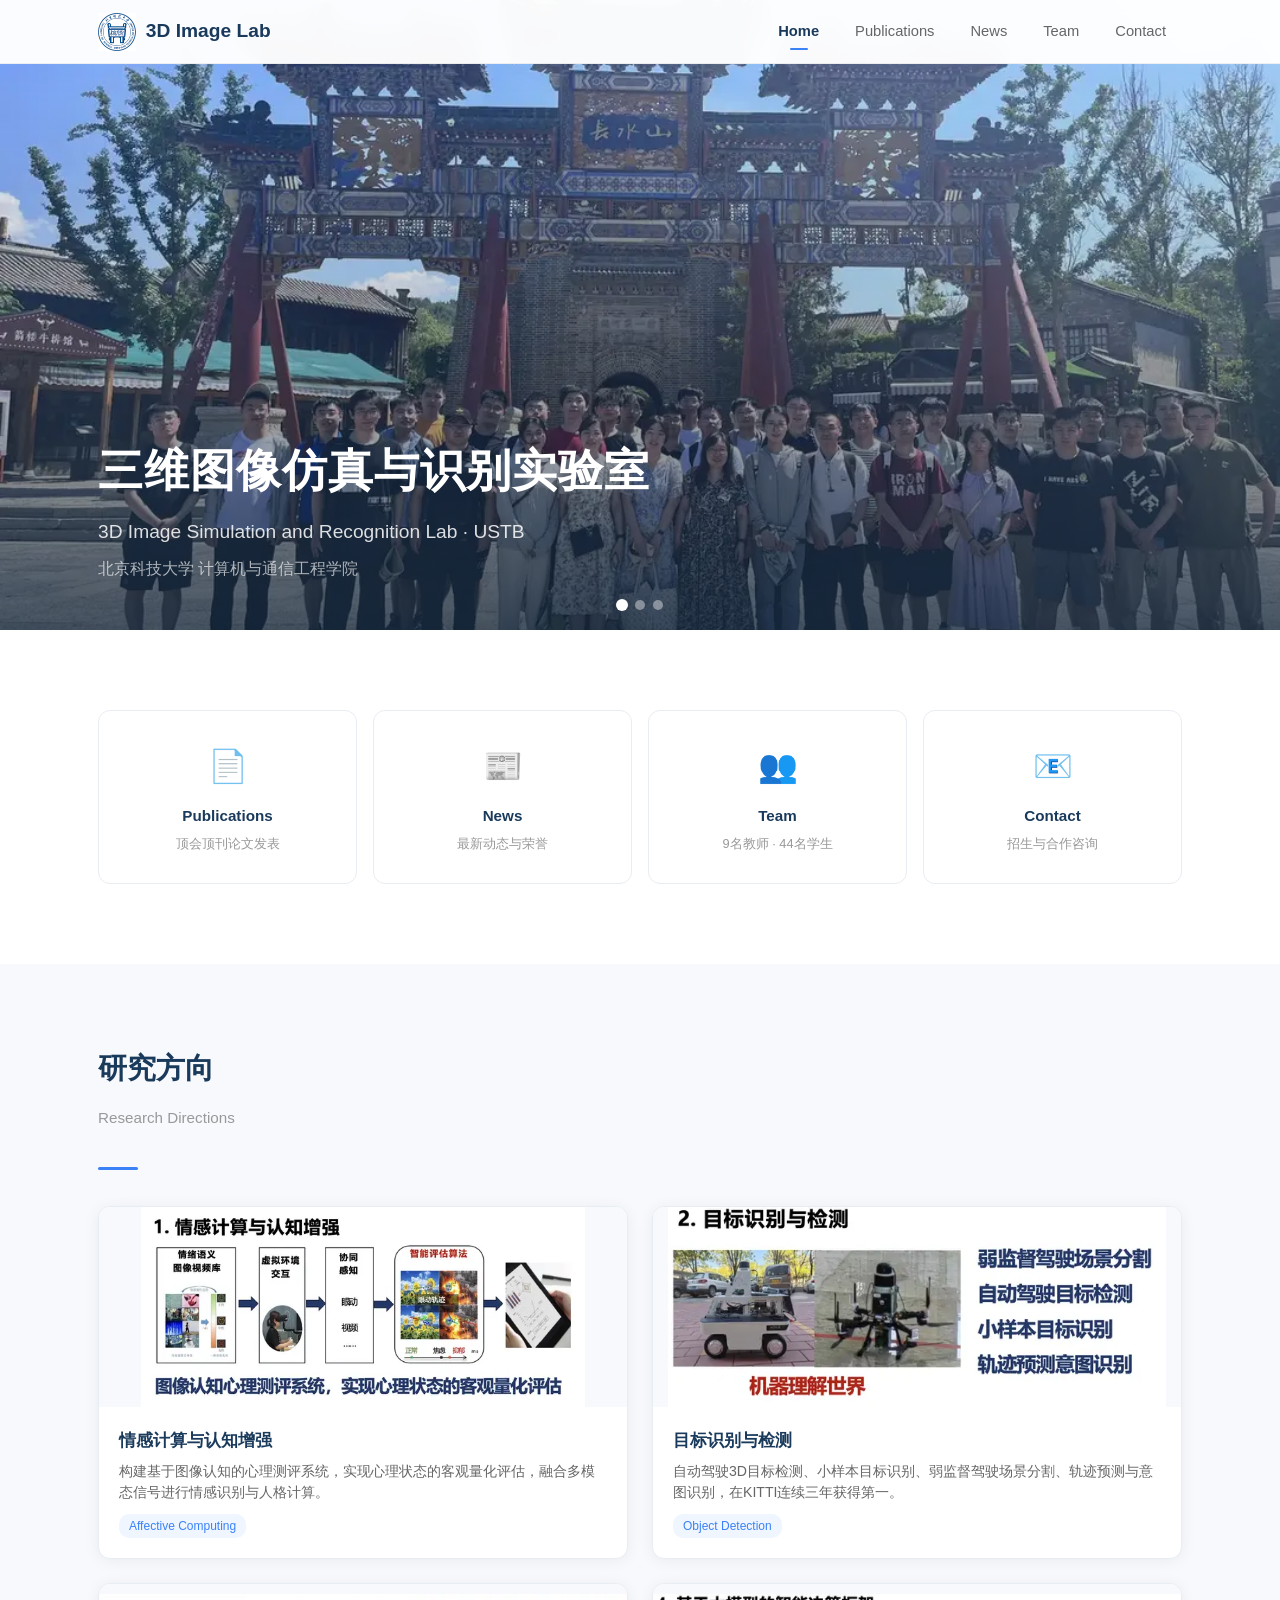
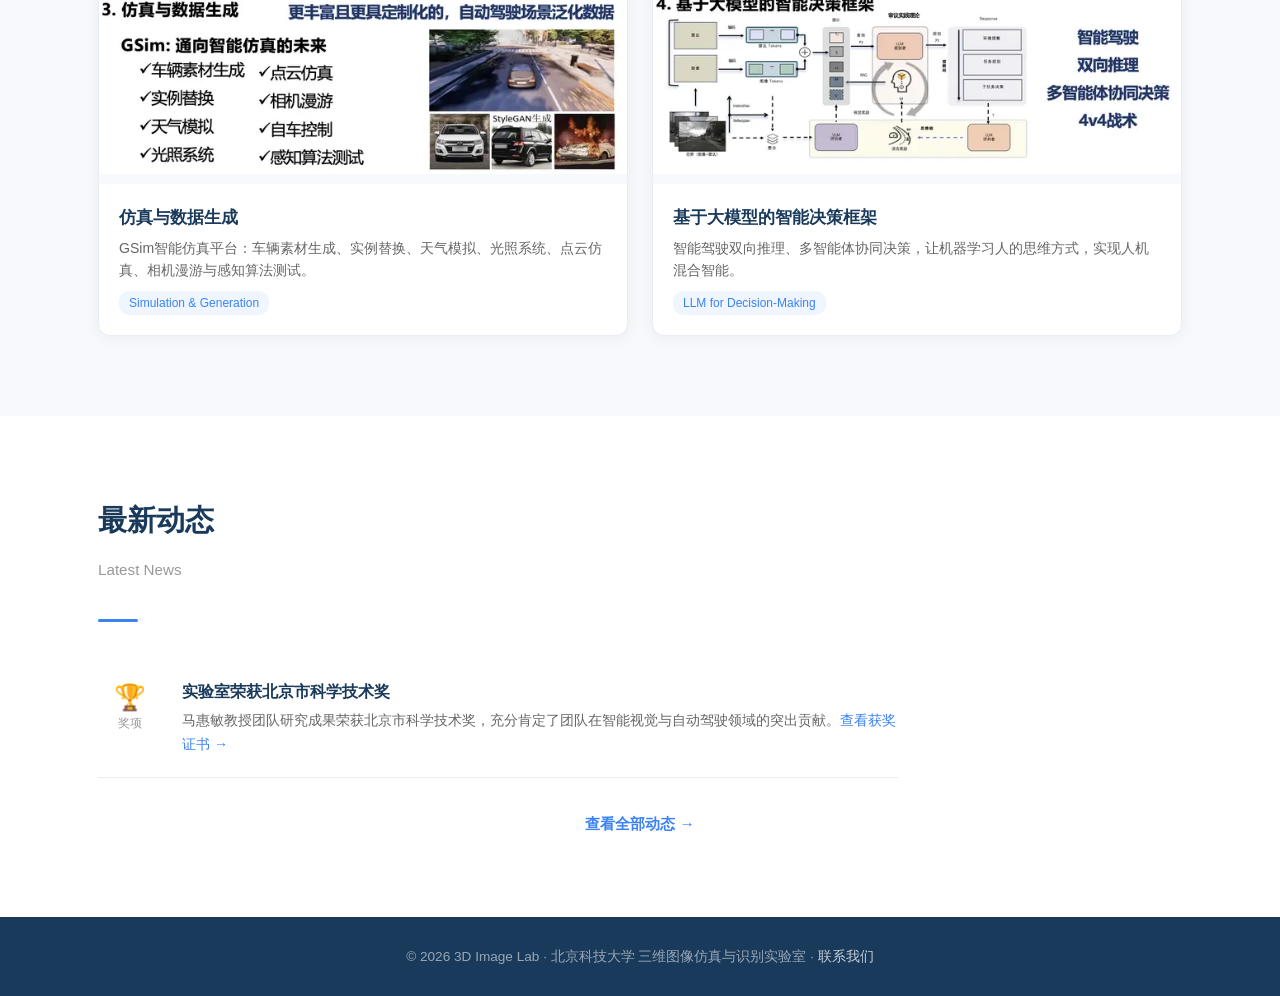
==== index.html @ 7574f156 "fix: reorder news - Beijing award before NC paper" ====
<!DOCTYPE html>
<html lang="zh-CN">
<head>
    <meta charset="UTF-8">
    <meta name="viewport" content="width=device-width, initial-scale=1.0">
    <title>3D Image Lab | USTB - 3D Image Simulation and Recognition Lab</title>
    <link rel="preload" as="image" href="images/gallery/古北水镇-scaled.webp" fetchpriority="high">
    <style>.slide-img{width:100%;height:100%;object-fit:cover;object-position:center;position:absolute;inset:0;max-width:none;display:block}*,*::before,*::after{margin:0;padding:0;box-sizing:border-box}html{scroll-behavior:smooth;scroll-padding-top:72px}body{font-family:'Segoe UI','PingFang SC','Microsoft YaHei',sans-serif;color:#333;line-height:1.7;background:#fff;display:flex;flex-direction:column;min-height:100vh}a{color:inherit;text-decoration:none}ul{list-style:none}img{max-width:100%;display:block}:root{--primary:#1a3a5c;--primary-light:#2a6496;--accent:#3b82f6;--bg-alt:#f7f9fc;--card-border:#e8edf3;--text:#333;--text-light:#666;--text-muted:#999;--nav-h:64px}.container{max-width:1140px;margin:0 auto;padding:0 28px}.navbar{position:fixed;top:0;left:0;right:0;z-index:1000;height:var(--nav-h);background:rgba(255,255,255,0.97);backdrop-filter:blur(10px);border-bottom:1px solid rgba(0,0,0,0.06);transition:box-shadow 0.3s}.navbar.scrolled{box-shadow:0 2px 20px rgba(0,0,0,0.08)}.navbar .container{display:flex;align-items:center;justify-content:space-between;height:100%}.nav-brand{display:flex;align-items:center;gap:10px;font-size:1.2rem;font-weight:700;color:var(--primary)}.nav-brand img{height:38px}.nav-menu{display:flex;gap:4px}.nav-menu a{padding:8px 16px;border-radius:6px;font-size:0.92rem;font-weight:500;color:var(--text-light);transition:all 0.2s;position:relative}.nav-menu a:hover{color:var(--primary);background:#eef3fa}.nav-menu a.active{color:var(--primary);font-weight:600}.nav-menu a.active::after{content:'';position:absolute;bottom:2px;left:50%;transform:translateX(-50%);width:18px;height:2.5px;background:var(--accent);border-radius:2px}.menu-toggle{display:none;background:none;border:none;font-size:1.6rem;cursor:pointer;color:var(--primary)}.page-header{padding-top:calc(var(--nav-h)+48px);padding-bottom:40px;background:linear-gradient(135deg,var(--primary) 0%,var(--primary-light) 100%);color:#fff;text-align:center}.page-header h1{font-size:2.2rem;font-weight:700;margin-bottom:8px}.page-header p{font-size:1rem;opacity:0.75}.section{padding:80px 0}.section-alt{background:var(--bg-alt)}.section-title{font-size:1.8rem;font-weight:700;color:var(--primary);margin-bottom:12px}.section-subtitle{color:var(--text-muted);margin-bottom:36px;font-size:0.95rem}.section-divider{width:40px;height:3px;background:var(--accent);border-radius:2px;margin-bottom:36px}.hero-gallery{position:relative;width:100%;height:70vh;min-height:480px;overflow:hidden}.hero-gallery .slides{display:flex;width:100%;height:100%;transition:transform 0.8s cubic-bezier(0.4,0,0.2,1)}.hero-gallery .slide{min-width:100%;height:100%;position:relative;background-size:cover;background-position:center}.hero-gallery .slide::after{content:'';position:absolute;inset:0;background:linear-gradient(to top,rgba(13,33,55,0.75) 0%,rgba(13,33,55,0.2) 50%,transparent 100%)}.slide-content{position:absolute;bottom:0;left:0;right:0;z-index:2;padding:60px 0 48px;color:#fff}.slide-content h1{font-size:2.8rem;font-weight:800;margin-bottom:8px;letter-spacing:1px}.slide-content .subtitle{font-size:1.2rem;opacity:0.85;margin-bottom:6px}.slide-content .uni{font-size:1rem;opacity:0.65}.slide-placeholder{display:flex;align-items:center;justify-content:center;font-size:1.1rem;color:rgba(255,255,255,0.5);height:100%;width:100%}.slide-placeholder.bg1{background:linear-gradient(135deg,#0d2137,#1a3a5c,#2a6496)}.slide-placeholder.bg2{background:linear-gradient(135deg,#1a3a5c,#2a6496,#3b82f6)}.slide-placeholder.bg3{background:linear-gradient(135deg,#0f2b45,#1a3a5c,#4a90d9)}.slide-dots{position:absolute;bottom:20px;left:50%;transform:translateX(-50%);z-index:3;display:flex;gap:8px}.slide-dots .dot{width:10px;height:10px;border-radius:50%;cursor:pointer;background:rgba(255,255,255,0.4);transition:all 0.3s}.slide-dots .dot.active{background:#fff;transform:scale(1.2)}.slide-dots .dot:hover{background:rgba(255,255,255,0.7)}.gallery-dots{position:absolute;bottom:20px;left:50%;transform:translateX(-50%);z-index:10;display:flex;gap:8px}.gallery-dots .dot{width:10px;height:10px;border-radius:50%;background:rgba(255,255,255,0.4);cursor:pointer;transition:all 0.3s;border:none}.gallery-dots .dot.active{background:#fff;transform:scale(1.2)}.gallery-arrow{position:absolute;top:50%;transform:translateY(-50%);z-index:10;background:rgba(255,255,255,0.15);border:none;color:#fff;width:48px;height:48px;border-radius:50%;font-size:1.3rem;cursor:pointer;transition:background 0.2s;backdrop-filter:blur(4px)}.gallery-arrow:hover{background:rgba(255,255,255,0.3)}.gallery-arrow.prev{left:20px}.gallery-arrow.next{right:20px}.highlights{display:grid;grid-template-columns:repeat(3,1fr);gap:24px}.research-grid{grid-template-columns:repeat(2,1fr)}.highlight-card{background:#fff;border-radius:12px;overflow:hidden;box-shadow:0 2px 16px rgba(0,0,0,0.06);border:1px solid var(--card-border);transition:transform 0.25s,box-shadow 0.25s}.highlight-card:hover{transform:translateY(-4px);box-shadow:0 8px 30px rgba(0,0,0,0.1)}.highlight-card img{width:100%;height:200px;object-fit:contain;object-position:center;background:var(--bg-alt)}.highlight-card .card-body{padding:20px}.highlight-card h3{font-size:1.05rem;color:var(--primary);margin-bottom:6px}.highlight-card p{font-size:0.88rem;color:var(--text-light);line-height:1.5}.highlight-card .tag{display:inline-block;font-size:0.75rem;color:var(--accent);background:#eff6ff;padding:2px 10px;border-radius:10px;margin-top:10px}.highlight-placeholder{height:200px;background:linear-gradient(135deg,#e8edf3,#f0f4f8);display:flex;align-items:center;justify-content:center;color:var(--text-muted);font-size:0.9rem}.news-list{max-width:800px}.news-item{display:flex;gap:20px;padding:20px 0;border-bottom:1px solid var(--card-border);transition:background 0.2s}.news-item:hover{background:rgba(0,0,0,0.01)}.news-date{flex-shrink:0;width:64px;text-align:center;padding-top:4px}.news-date .day{display:block;font-size:1.6rem;font-weight:700;color:var(--primary);line-height:1.2}.news-date .month{display:block;font-size:0.78rem;color:var(--text-muted);text-transform:uppercase}.news-body h3{font-size:1rem;color:var(--primary);margin-bottom:4px}.news-body p{font-size:0.88rem;color:var(--text-light)}.quick-links{display:grid;grid-template-columns:repeat(4,1fr);gap:16px}.quick-link{display:flex;flex-direction:column;align-items:center;padding:28px 16px;background:#fff;border-radius:12px;border:1px solid var(--card-border);transition:all 0.25s;text-align:center}.quick-link:hover{border-color:var(--accent);transform:translateY(-2px);box-shadow:0 4px 16px rgba(59,130,246,0.1)}.quick-link .ql-icon{font-size:2rem;margin-bottom:10px}.quick-link h3{font-size:0.95rem;color:var(--primary);margin-bottom:4px}.quick-link p{font-size:0.8rem;color:var(--text-muted)}.team-tabs{display:flex;gap:8px;margin-bottom:32px;flex-wrap:wrap}.team-tab{padding:10px 24px;border-radius:8px;border:2px solid var(--card-border);background:#fff;font-size:0.95rem;color:var(--text-light);cursor:pointer;transition:all 0.2s;font-weight:500}.team-tab:hover{border-color:var(--primary-light);color:var(--primary)}.team-tab.active{background:var(--primary);color:#fff;border-color:var(--primary)}.team-panel{display:none}.team-panel.active{display:block}.faculty-grid{display:grid;grid-template-columns:repeat(auto-fill,minmax(300px,1fr));gap:24px}.faculty-card{display:flex;gap:18px;padding:24px;background:#fff;border-radius:12px;border:1px solid var(--card-border);box-shadow:0 2px 12px rgba(0,0,0,0.04);transition:transform 0.2s,box-shadow 0.2s}.faculty-card[onclick]{cursor:pointer}.faculty-card:hover{transform:translateY(-2px);box-shadow:0 4px 16px rgba(0,0,0,0.08)}.avatar{width:72px;height:72px;border-radius:50%;flex-shrink:0;background:linear-gradient(135deg,var(--primary),var(--primary-light));color:#fff;display:flex;align-items:center;justify-content:center;font-size:1.4rem;font-weight:700}.avatar.sm{width:40px;height:40px;font-size:0.9rem}.faculty-info h3{font-size:1.05rem;color:var(--primary)}.faculty-info .role{font-size:0.82rem;color:var(--primary-light);margin:2px 0 8px}.faculty-info p{font-size:0.82rem;color:var(--text-light);line-height:1.5}.student-grid{display:grid;grid-template-columns:repeat(auto-fill,minmax(220px,1fr));gap:12px}.student-card{display:flex;align-items:center;gap:12px;padding:12px 16px;background:#fff;border-radius:10px;border:1px solid var(--card-border);transition:all 0.2s}.student-card:hover{border-color:var(--primary-light);box-shadow:0 2px 12px rgba(0,0,0,0.06)}.student-card h4{font-size:0.9rem;color:var(--primary)}.student-card p{font-size:0.78rem;color:var(--text-muted);line-height:1.3}.student-card a{font-size:0.72rem;color:var(--accent);text-decoration:underline}.pub-tabs{display:flex;gap:8px;margin-bottom:28px;flex-wrap:wrap}.pub-tab{padding:8px 20px;border-radius:20px;border:1px solid var(--card-border);background:#fff;font-size:0.88rem;cursor:pointer;color:var(--text-light);transition:all 0.2s}.pub-tab:hover{border-color:var(--primary-light)}.pub-tab.active{background:var(--primary);color:#fff;border-color:var(--primary)}.pub-panel{display:none}.pub-panel.active{display:block}.pub-scholar-box{text-align:center;padding:40px;margin-bottom:40px;background:#eff6ff;border-radius:12px;border:1px solid #d0e4f7}.pub-scholar-box p{margin:6px 0;color:var(--text-light)}.pub-scholar-box a{color:var(--primary-light);font-weight:600;text-decoration:underline}.paper-list{margin-top:8px}.paper-item{padding:10px 0;border-bottom:1px solid #f3f5f8;font-size:0.88rem;color:var(--text);line-height:1.6}.paper-item strong{color:var(--primary)}.paper-item em{color:#d4880f;font-style:normal;font-size:0.82rem}.paper-tag{display:inline-block;font-size:0.72rem;font-weight:600;padding:2px 8px;border-radius:4px;margin-right:6px;vertical-align:middle;letter-spacing:0.3px}.paper-tag.cvpr{background:#dc2626;color:#fff}.paper-tag.iccv{background:#ea580c;color:#fff}.paper-tag.eccv{background:#d97706;color:#fff}.paper-tag.aaai{background:#7c3aed;color:#fff}.paper-tag.neurips{background:#2563eb;color:#fff}.paper-tag.icml{background:#e11d48;color:#fff}.paper-tag.mm{background:#0891b2;color:#fff}.paper-tag.journal{background:#059669;color:#fff}.paper-tag.conf{background:#6b7280;color:#fff}.scholar-link{display:inline-flex;align-items:center;justify-content:center;width:20px;height:20px;background:#eff6ff;border-radius:4px;text-decoration:none;transition:background 0.2s;vertical-align:middle;padding:2px}.scholar-link:hover{background:#dbeafe}.scholar-link svg{width:14px;height:14px;fill:var(--accent)}.faculty-photo{width:72px;height:72px;border-radius:50%;object-fit:cover;flex-shrink:0;border:2px solid var(--card-border)}.student-photo{width:40px;height:40px;border-radius:50%;object-fit:cover;flex-shrink:0;border:1px solid var(--card-border)}.patent-stats{display:flex;justify-content:center;gap:32px;margin-bottom:28px;flex-wrap:wrap}.stat-card{text-align:center;background:#fff;border-radius:12px;padding:28px 44px;box-shadow:0 2px 16px rgba(0,0,0,0.05);border:1px solid var(--card-border);min-width:160px}.stat-number{display:block;font-size:2.5rem;font-weight:800;color:var(--primary-light)}.stat-label{display:block;font-size:0.88rem;color:var(--text-muted);margin-top:2px}.patent-list{margin-top:24px}.patent-category{font-size:1.1rem;color:var(--primary);margin:28px 0 12px;padding-left:12px;border-left:3px solid var(--accent)}.patent-items{list-style:none;padding-left:12px}.patent-items li{padding:10px 0;border-bottom:1px solid #f3f5f8;font-size:0.88rem;color:var(--text);line-height:1.55}.patent-items li strong{color:var(--primary)}.patent-items li em{color:#d4880f;font-style:normal;font-size:0.8rem}.contact-grid{display:grid;grid-template-columns:repeat(auto-fill,minmax(280px,1fr));gap:24px}.contact-card{background:#fff;border-radius:12px;padding:32px;text-align:center;border:1px solid var(--card-border)}.contact-icon{font-size:2.2rem;margin-bottom:14px}.contact-card h3{font-size:1.05rem;color:var(--primary);margin-bottom:8px}.contact-card p{font-size:0.9rem;color:var(--text-light)}.contact-card a{color:var(--primary-light);text-decoration:underline}.footer{margin-top:auto;background:var(--primary);color:rgba(255,255,255,0.55);padding:28px;text-align:center;font-size:0.85rem}.footer a{color:rgba(255,255,255,0.75)}@media (max-width:900px){.highlights{grid-template-columns:1fr}.quick-links{grid-template-columns:repeat(2,1fr)}.research-grid{grid-template-columns:1fr}}@media (max-width:768px){.nav-menu{display:none;flex-direction:column;position:absolute;top:var(--nav-h);left:0;right:0;background:#fff;padding:12px 24px;border-bottom:1px solid #eee;box-shadow:0 4px 16px rgba(0,0,0,0.08)}.nav-menu.open{display:flex}.menu-toggle{display:block}.hero-gallery{height:55vh;min-height:380px}.slide-content h1{font-size:1.8rem}.faculty-grid{grid-template-columns:1fr}.student-grid{grid-template-columns:1fr 1fr}.highlights{grid-template-columns:1fr}.quick-links{grid-template-columns:repeat(2,1fr)}.research-grid{grid-template-columns:1fr}}@media (max-width:480px){.student-grid{grid-template-columns:1fr}.quick-links{grid-template-columns:1fr}.slide-content h1{font-size:1.5rem}}</style>
</head>
<body>
    <!-- Navigation -->
    <nav class="navbar">
        <div class="container">
            <a href="index.html" class="nav-brand">
                <img src="logo.png" alt="3D Image Lab">
                <span>3D Image Lab</span>
            </a>
            <div class="nav-menu">
                <a href="index.html" class="active">Home</a>
                <a href="publications.html">Publications</a>
                <a href="news.html">News</a>
                <a href="team.html">Team</a>
                <a href="contact.html">Contact</a>
            </div>
            <button class="menu-toggle" aria-label="菜单">&#9776;</button>
        </div>
    </nav>

    <!-- Hero -->
    <div class="hero-gallery" id="heroGallery">
        <div class="slides">
            <div class="slide"><img src="images/gallery/古北水镇-scaled.webp" alt="古北水镇" class="slide-img"></div>
            <div class="slide" style="background-image:url('images/gallery/河北-野三坡.webp')"></div>
            <div class="slide" style="background-image:url('images/gallery/河北-野三坡2.webp')"></div>
        </div>
        <div class="slide-content">
            <div class="container">
                <h1>三维图像仿真与识别实验室</h1>
                <p class="subtitle">3D Image Simulation and Recognition Lab · USTB</p>
                <p class="uni">北京科技大学 计算机与通信工程学院</p>
            </div>
        </div>
        <div class="slide-dots">
            <span class="dot active" onclick="galleryGo(0)"></span>
            <span class="dot" onclick="galleryGo(1)"></span>
            <span class="dot" onclick="galleryGo(2)"></span>
        </div>
    </div>

    <!-- Quick Links -->
    <section class="section">
        <div class="container">
            <div class="quick-links">
                <a href="publications.html" class="quick-link">
                    <div class="ql-icon">📄</div>
                    <h3>Publications</h3>
                    <p>顶会顶刊论文发表</p>
                </a>
                <a href="news.html" class="quick-link">
                    <div class="ql-icon">&#128240;</div>
                    <h3>News</h3>
                    <p>最新动态与荣誉</p>
                </a>
                <a href="team.html" class="quick-link">
                    <div class="ql-icon">👥</div>
                    <h3>Team</h3>
                    <p>9名教师 · 44名学生</p>
                </a>
                <a href="contact.html" class="quick-link">
                    <div class="ql-icon">📧</div>
                    <h3>Contact</h3>
                    <p>招生与合作咨询</p>
                </a>
            </div>
        </div>
    </section>

    <!-- Research Directions -->
    <section class="section section-alt">
        <div class="container">
            <h2 class="section-title">研究方向</h2>
            <p class="section-subtitle">Research Directions</p>
            <div class="section-divider"></div>
            <div class="highlights research-grid" style="grid-template-columns: repeat(2, 1fr);">
                    <div class="highlight-card">
                        <img src="images/research/affective.webp" loading="lazy" alt="Affective Computing" onerror="this.style.display='none';this.nextElementSibling.style.display='flex'">
                        <div class="highlight-placeholder" style="display:none">情感计算与认知增强</div>
                        <div class="card-body">
                            <h3>情感计算与认知增强</h3>
                            <p>构建基于图像认知的心理测评系统，实现心理状态的客观量化评估，融合多模态信号进行情感识别与人格计算。</p>
                            <span class="tag">Affective Computing</span>
                        </div>
                    </div>
                    <div class="highlight-card">
                        <img src="images/research/detection.webp" loading="lazy" alt="Object Detection" onerror="this.style.display='none';this.nextElementSibling.style.display='flex'">
                        <div class="highlight-placeholder" style="display:none">目标识别与检测</div>
                        <div class="card-body">
                            <h3>目标识别与检测</h3>
                            <p>自动驾驶3D目标检测、小样本目标识别、弱监督驾驶场景分割、轨迹预测与意图识别，在KITTI连续三年获得第一。</p>
                            <span class="tag">Object Detection</span>
                        </div>
                    </div>
                    <div class="highlight-card">
                        <img src="images/research/simulation.webp" loading="lazy" alt="Simulation" onerror="this.style.display='none';this.nextElementSibling.style.display='flex'">
                        <div class="highlight-placeholder" style="display:none">仿真与数据生成</div>
                        <div class="card-body">
                            <h3>仿真与数据生成</h3>
                            <p>GSim智能仿真平台：车辆素材生成、实例替换、天气模拟、光照系统、点云仿真、相机漫游与感知算法测试。</p>
                            <span class="tag">Simulation & Generation</span>
                        </div>
                    </div>
                    <div class="highlight-card">
                        <img src="images/research/llm_decision.webp" loading="lazy" alt="LLM Decision" onerror="this.style.display='none';this.nextElementSibling.style.display='flex'">
                        <div class="highlight-placeholder" style="display:none">基于大模型的智能决策框架</div>
                        <div class="card-body">
                            <h3>基于大模型的智能决策框架</h3>
                            <p>智能驾驶双向推理、多智能体协同决策，让机器学习人的思维方式，实现人机混合智能。</p>
                            <span class="tag">LLM for Decision-Making</span>
                        </div>
                    </div>
                </div>
        </div>
    </section>

    <!-- News Preview -->
    <section class="section">
        <div class="container">
            <h2 class="section-title">最新动态</h2>
            <p class="section-subtitle">Latest News</p>
            <div class="section-divider"></div>
            <div class="news-list">
                <div class="news-item">
                    <div class="news-date">
                        <span class="day">🏆</span>
                        <span class="month">奖项</span>
                    </div>
                    <div class="news-body">
                        <h3>实验室荣获北京市科学技术奖</h3>
                        <p>马惠敏教授团队研究成果荣获北京市科学技术奖，充分肯定了团队在智能视觉与自动驾驶领域的突出贡献。<a href="awards/beijing-award.pdf" target="_blank" style="color:var(--accent);font-weight:500;">查看获奖证书 →</a></p>
                    </div>
                </div>
            </div>
            <div style="text-align:center; margin-top:32px;">
                <a href="news.html" style="color:var(--accent); font-weight:600; font-size:0.95rem;">查看全部动态 →</a>
            </div>
        </div>
    </section>

    <!-- Footer -->
    <footer class="footer">
        <div class="container">
            <p>© 2026 3D Image Lab · 北京科技大学 三维图像仿真与识别实验室 · <a href="contact.html">联系我们</a></p>
        </div>
    </footer>
    <script>document.addEventListener('DOMContentLoaded', () => { const navbar = document.querySelector('.navbar'); if (navbar) { window.addEventListener('scroll', () => { navbar.classList.toggle('scrolled', window.scrollY > 20); }); } const menuToggle = document.querySelector('.menu-toggle'); const navMenu = document.querySelector('.nav-menu'); if (menuToggle && navMenu) { menuToggle.addEventListener('click', () => { navMenu.classList.toggle('open'); }); navMenu.querySelectorAll('a').forEach(link => { link.addEventListener('click', () => navMenu.classList.remove('open')); }); } if (document.querySelector('.hero-gallery')) { startGalleryAutoPlay(); } }); let galleryIndex = 0; let galleryTimer = null; function gallerySlide(dir) { const slides = document.querySelector('.hero-gallery .slides'); if (!slides) return; const total = slides.children.length; galleryIndex = (galleryIndex + dir + total) % total; updateGallery(); resetGalleryAutoPlay(); } function galleryGo(n) { galleryIndex = n; updateGallery(); resetGalleryAutoPlay(); } function updateGallery() { const slides = document.querySelector('.hero-gallery .slides'); const dots = document.querySelectorAll('.hero-gallery .dot'); if (!slides) return; slides.style.transform = `translateX(-${galleryIndex * 100}%)`; dots.forEach((dot, i) => dot.classList.toggle('active', i === galleryIndex)); } function startGalleryAutoPlay() { galleryTimer = setInterval(() => gallerySlide(1), 5000); } function resetGalleryAutoPlay() { clearInterval(galleryTimer); startGalleryAutoPlay(); } function switchPubTab(tab) { document.querySelectorAll('.pub-tab').forEach(btn => { btn.classList.toggle('active', btn.dataset.tab === tab); }); document.querySelectorAll('.pub-panel').forEach(panel => { panel.classList.toggle('active', panel.id === `panel-${tab}`); }); } function switchTeamTab(tab) { document.querySelectorAll('.team-tab').forEach(btn => { btn.classList.toggle('active', btn.dataset.tab === tab); }); document.querySelectorAll('.team-panel').forEach(panel => { panel.classList.toggle('active', panel.id === `panel-${tab}`); }); } document.addEventListener('click', (e) => { const anchor = e.target.closest('a[href^="#"]'); if (!anchor) return; const target = document.querySelector(anchor.getAttribute('href')); if (target) { e.preventDefault(); target.scrollIntoView({ behavior: 'smooth', block: 'start' }); } });</script>
</body>
</html>
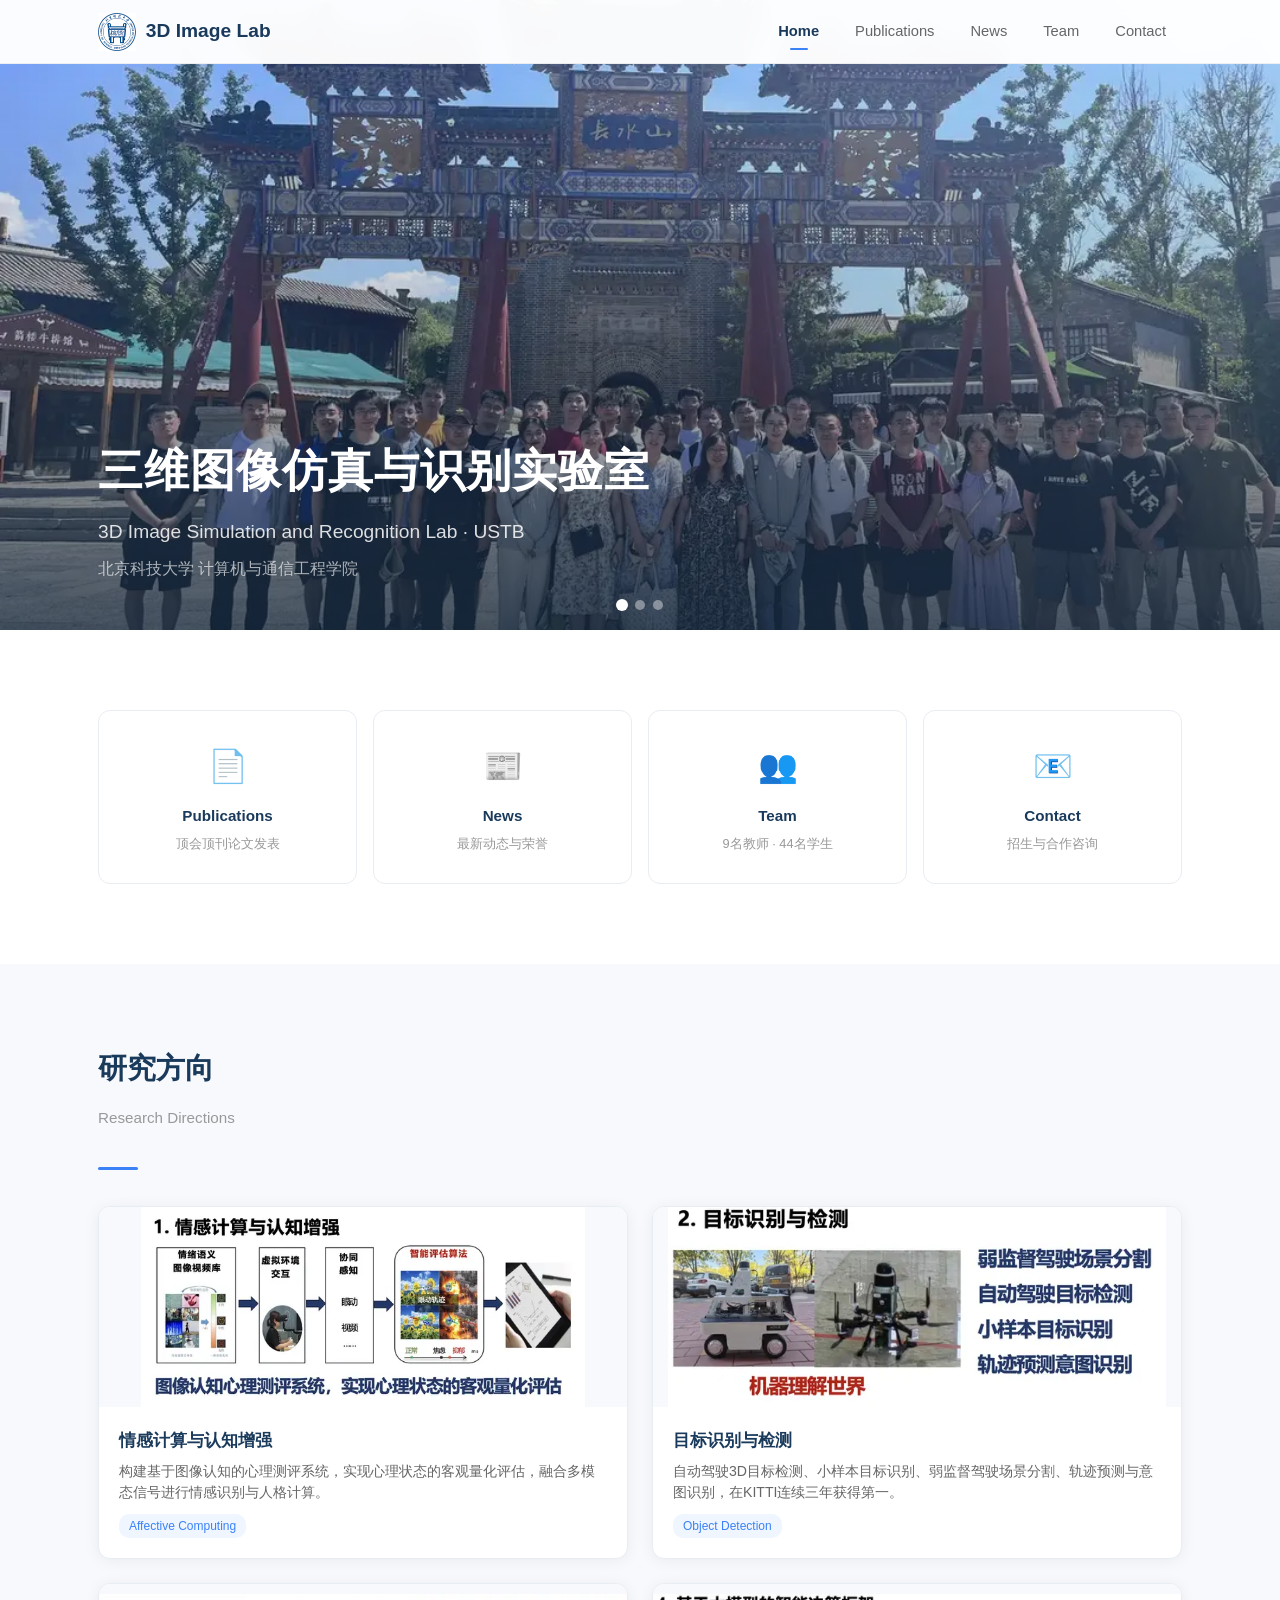
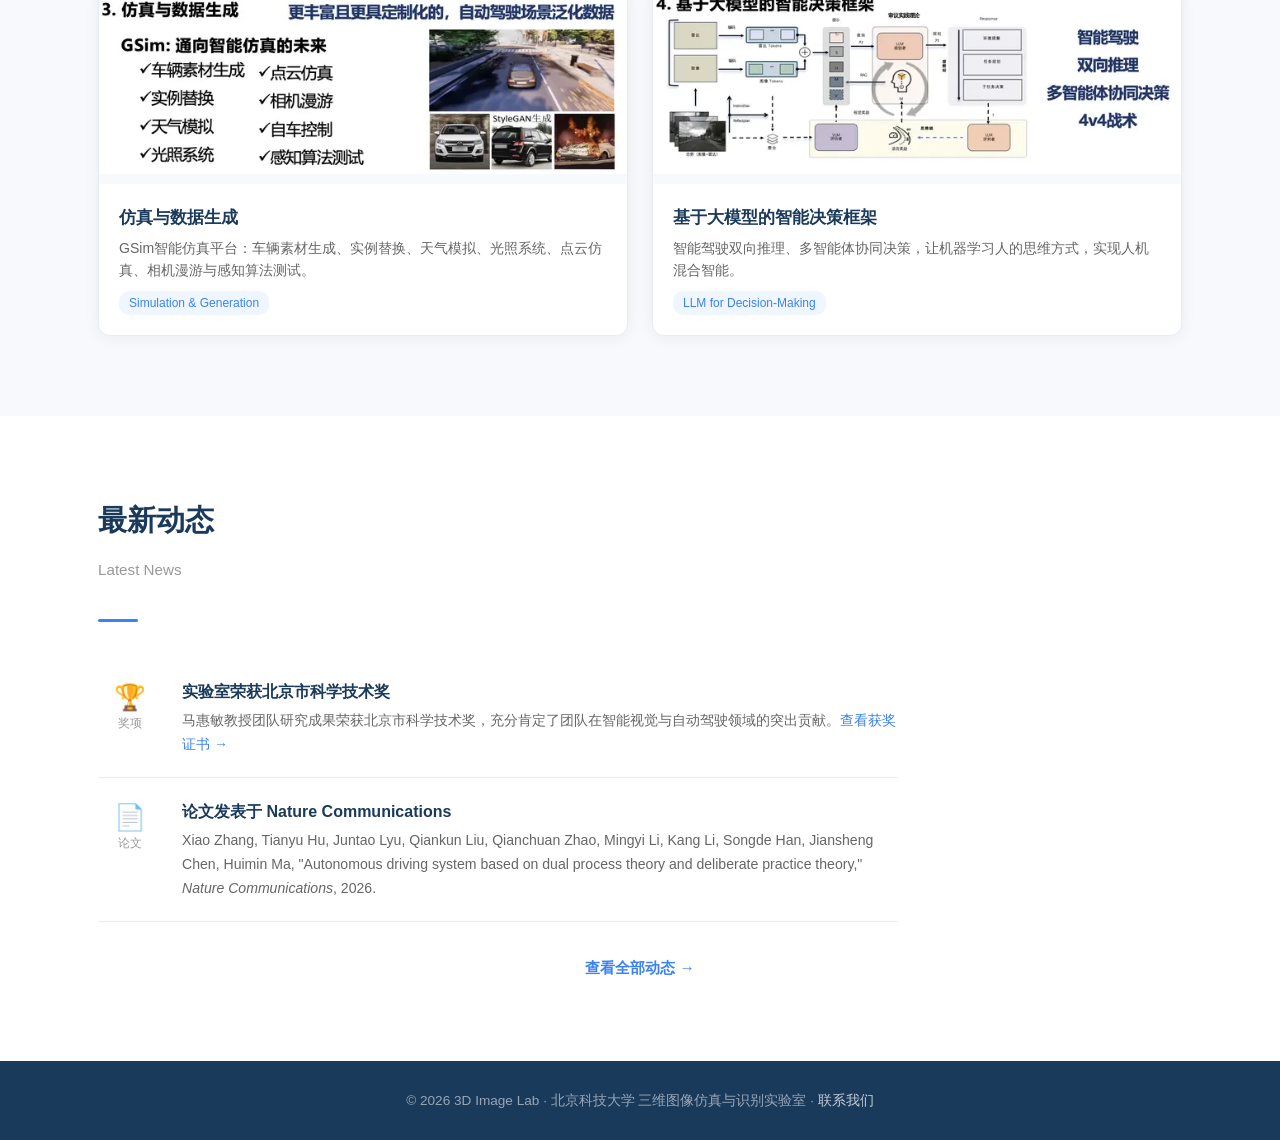
==== commit 40de850b: "fix: restore NC paper news item on homepage" ====
--- a/index.html
+++ b/index.html
@@ -139,6 +139,16 @@
                         <p>马惠敏教授团队研究成果荣获北京市科学技术奖，充分肯定了团队在智能视觉与自动驾驶领域的突出贡献。<a href="awards/beijing-award.pdf" target="_blank" style="color:var(--accent);font-weight:500;">查看获奖证书 →</a></p>
                     </div>
                 </div>
+                <div class="news-item">
+                    <div class="news-date">
+                        <span class="day">📄</span>
+                        <span class="month">论文</span>
+                    </div>
+                    <div class="news-body">
+                        <h3>论文发表于 Nature Communications</h3>
+                        <p>Xiao Zhang, Tianyu Hu, Juntao Lyu, Qiankun Liu, Qianchuan Zhao, Mingyi Li, Kang Li, Songde Han, Jiansheng Chen, Huimin Ma, "Autonomous driving system based on dual process theory and deliberate practice theory," <em>Nature Communications</em>, 2026.</p>
+                    </div>
+                </div>
             </div>
             <div style="text-align:center; margin-top:32px;">
                 <a href="news.html" style="color:var(--accent); font-weight:600; font-size:0.95rem;">查看全部动态 →</a>
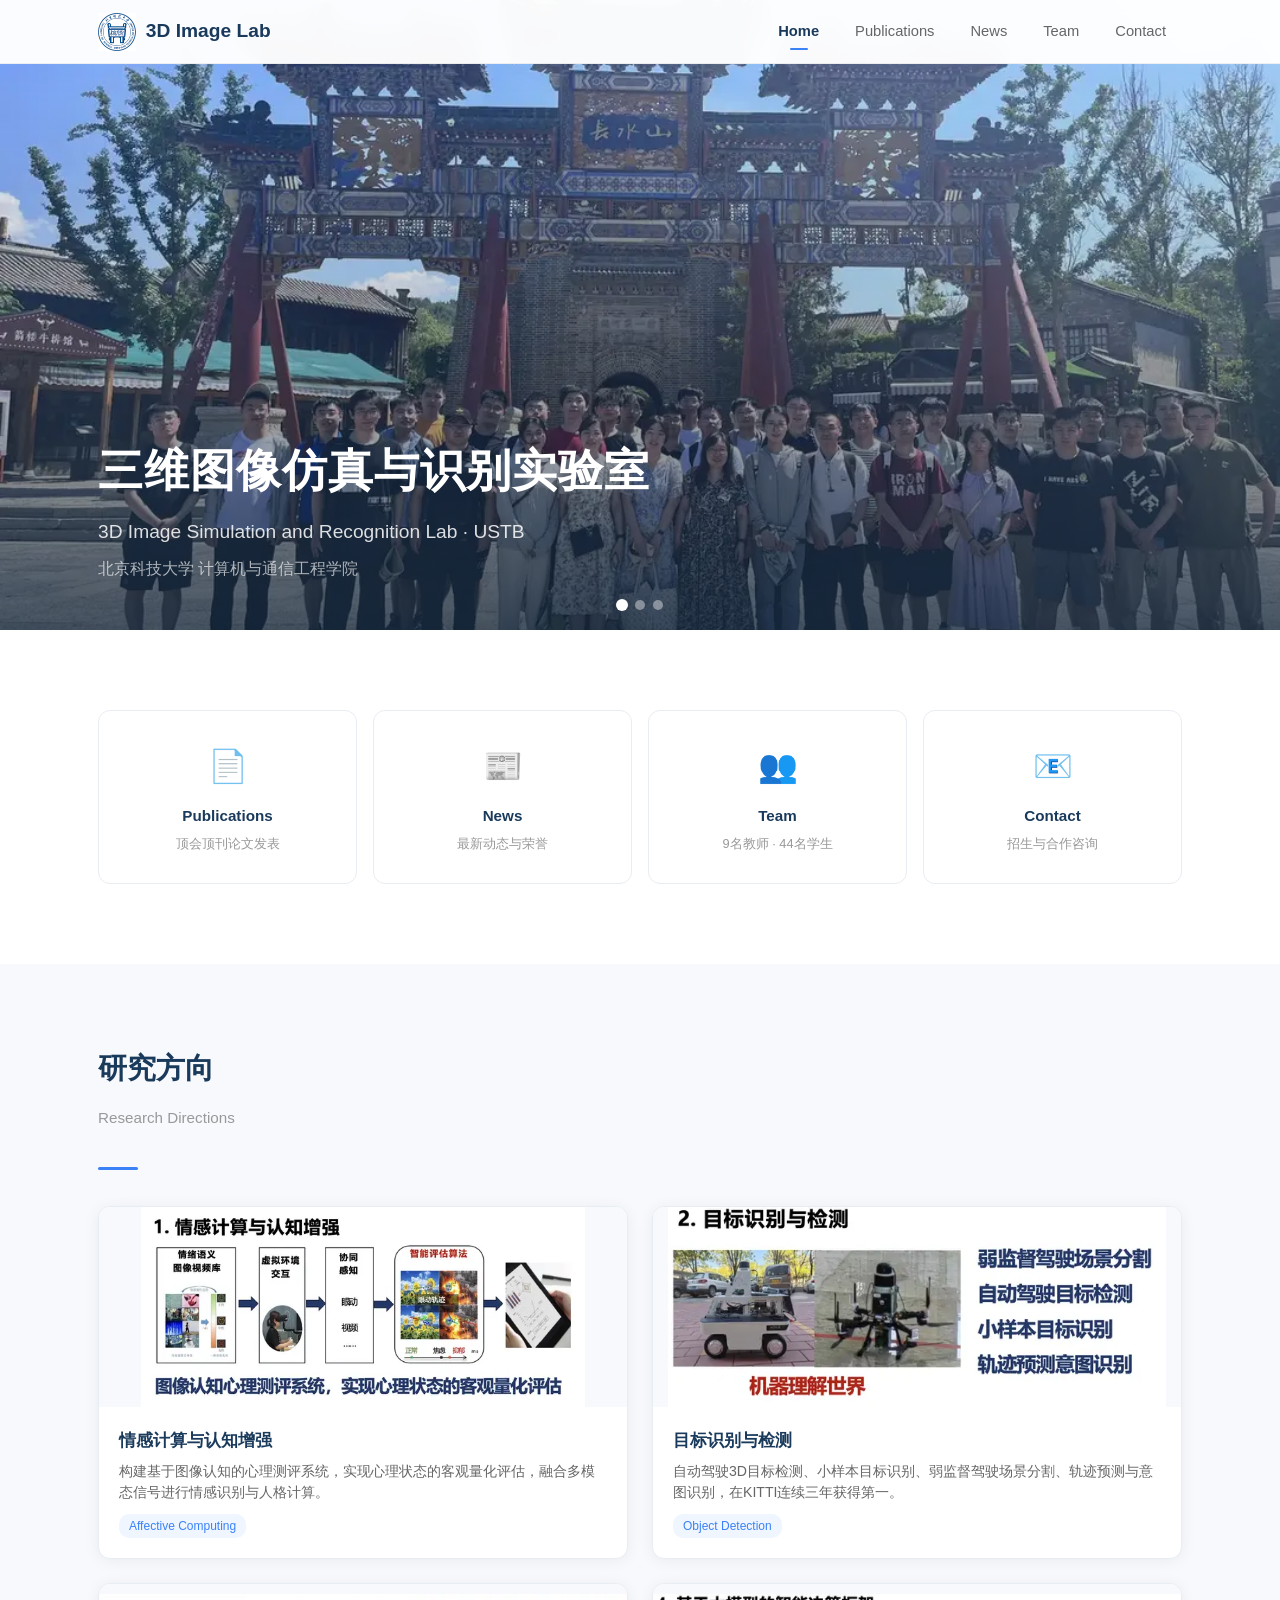
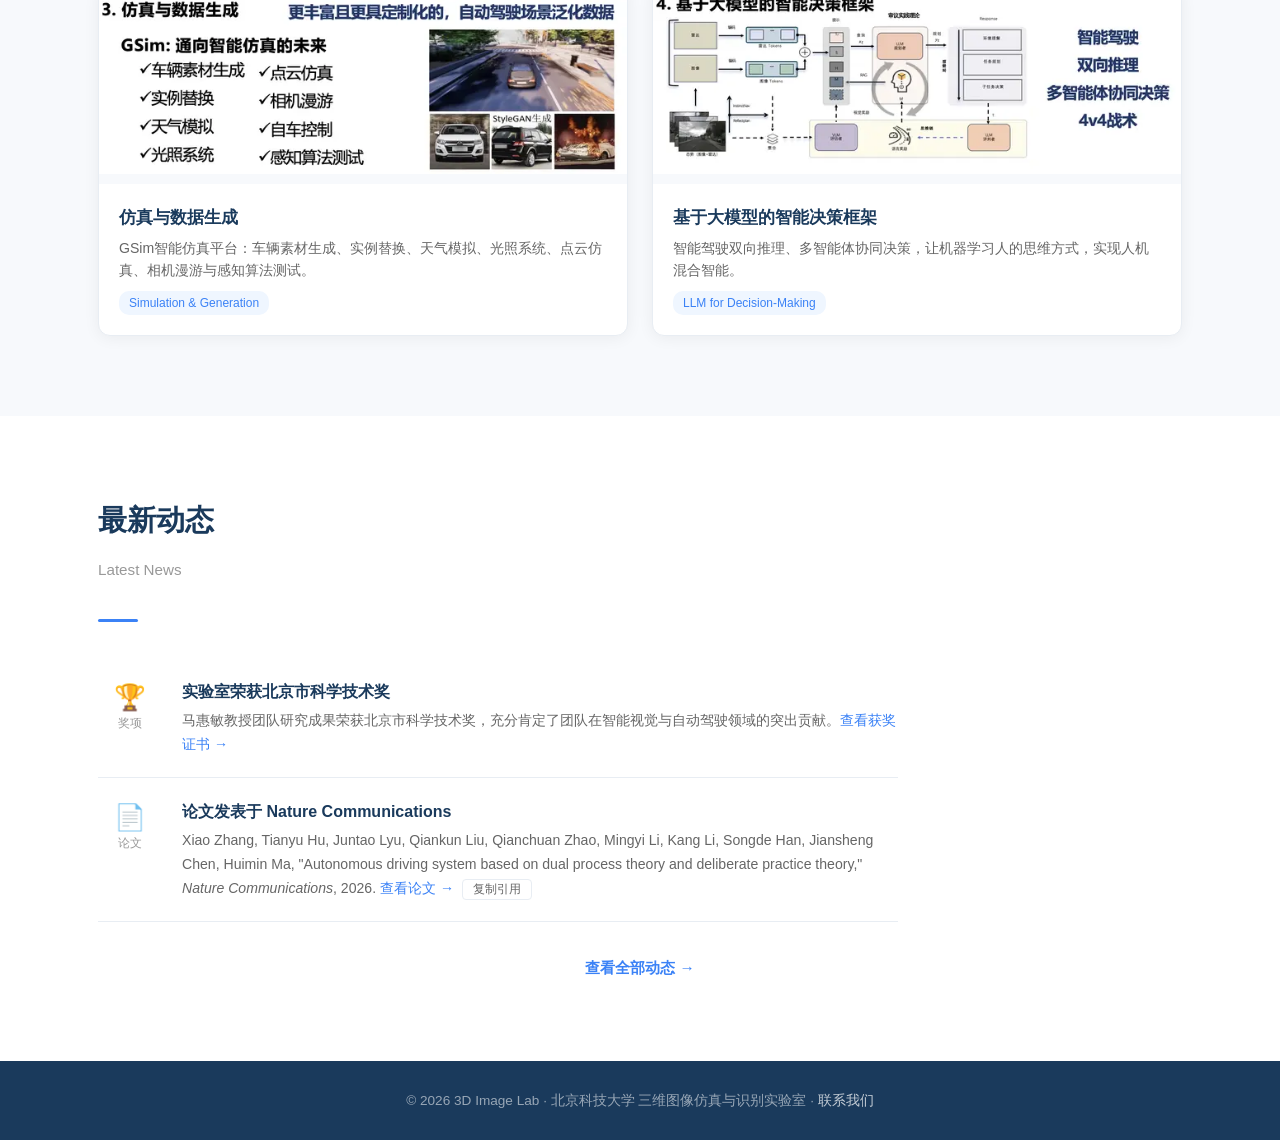
==== commit 1b8fe1a5: "feat: add paper link and copy-citation button to NC news" ====
--- a/index.html
+++ b/index.html
@@ -146,7 +146,7 @@
                     </div>
                     <div class="news-body">
                         <h3>论文发表于 Nature Communications</h3>
-                        <p>Xiao Zhang, Tianyu Hu, Juntao Lyu, Qiankun Liu, Qianchuan Zhao, Mingyi Li, Kang Li, Songde Han, Jiansheng Chen, Huimin Ma, "Autonomous driving system based on dual process theory and deliberate practice theory," <em>Nature Communications</em>, 2026.</p>
+                        <p>Xiao Zhang, Tianyu Hu, Juntao Lyu, Qiankun Liu, Qianchuan Zhao, Mingyi Li, Kang Li, Songde Han, Jiansheng Chen, Huimin Ma, "Autonomous driving system based on dual process theory and deliberate practice theory," <em>Nature Communications</em>, 2026. <a href="https://www.nature.com/articles/s41467-026-00000-0" target="_blank" style="color:var(--accent);font-weight:500;">查看论文 →</a> <button onclick="navigator.clipboard.writeText(this.parentElement.textContent.split(' 查看')[0].trim());this.textContent='已复制!';setTimeout(()=>this.textContent='复制引用',1500)" style="font-size:0.72rem;padding:2px 10px;border-radius:4px;border:1px solid var(--card-border);background:#fff;color:var(--text-light);cursor:pointer;margin-left:4px;transition:all 0.2s;" onmouseover="this.style.borderColor='var(--accent)';this.style.color='var(--accent)'" onmouseout="this.style.borderColor='var(--card-border)';this.style.color='var(--text-light)'">复制引用</button></p>
                     </div>
                 </div>
             </div>
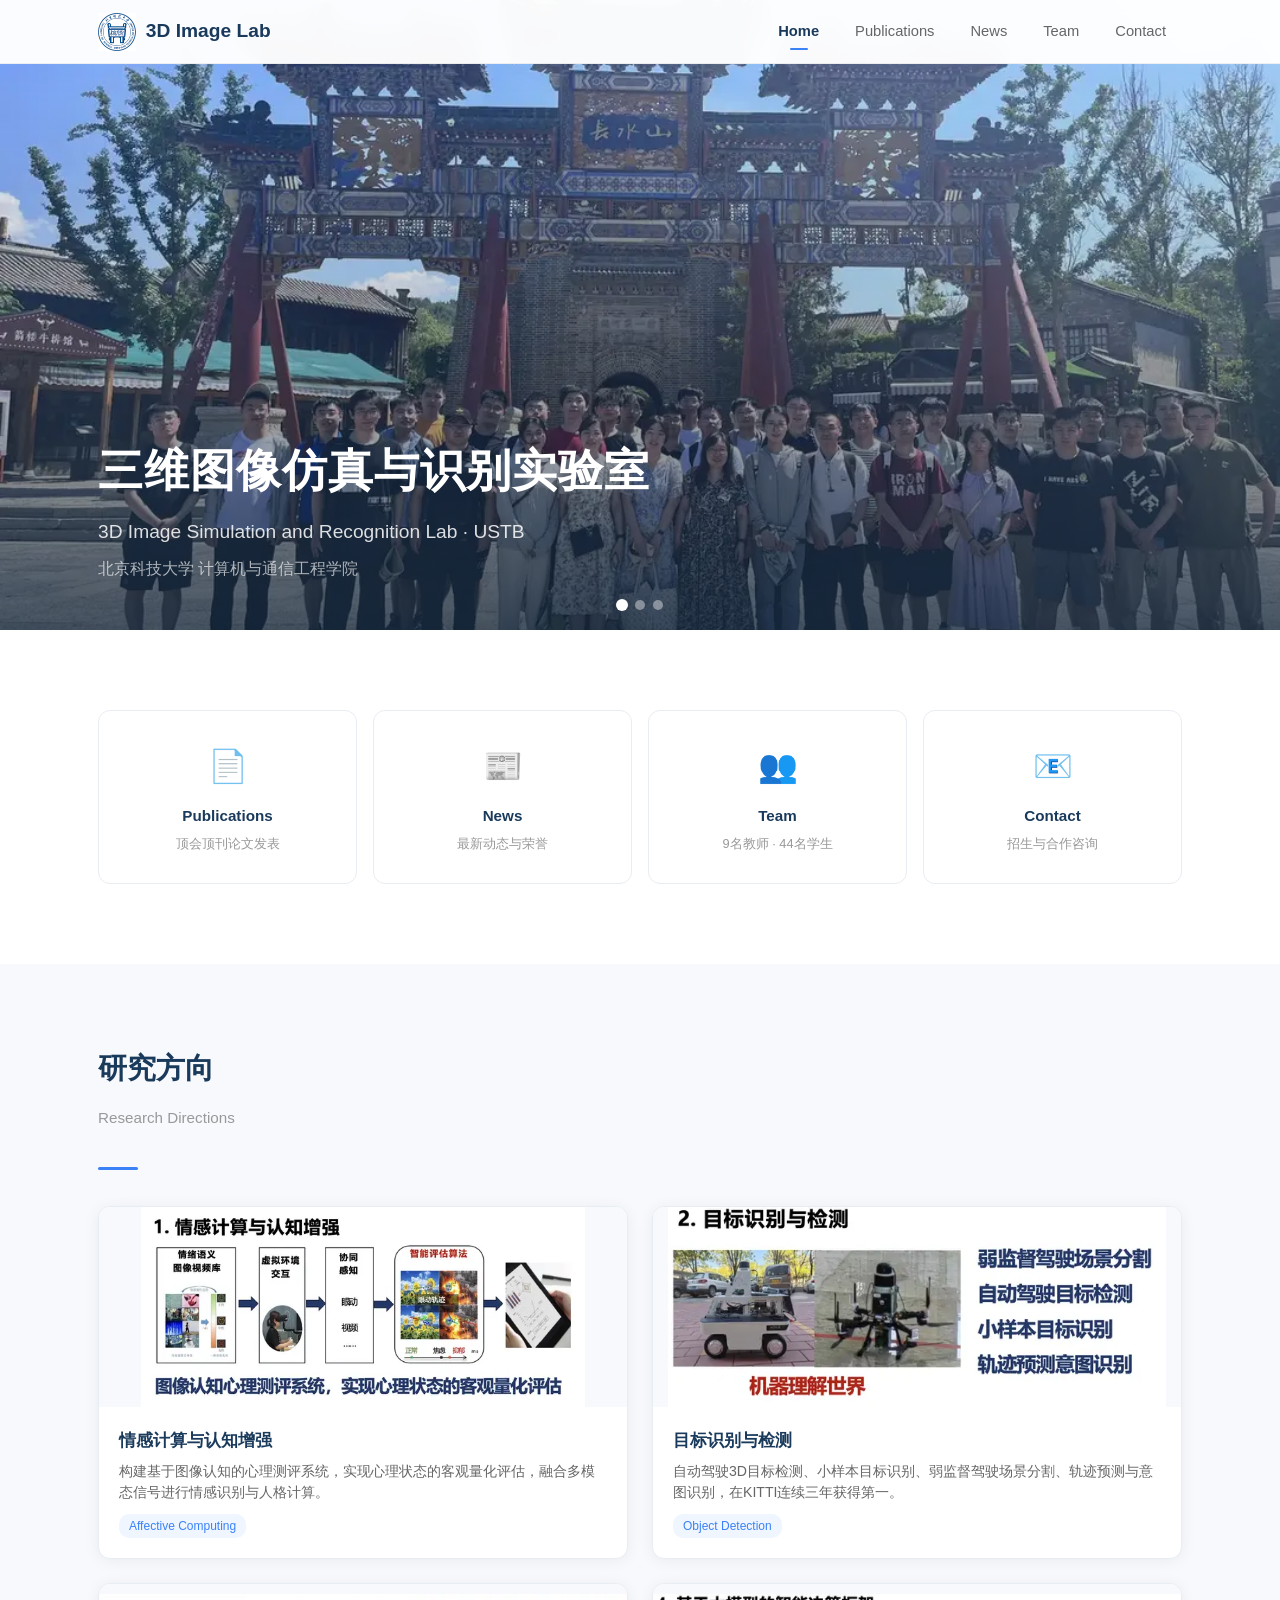
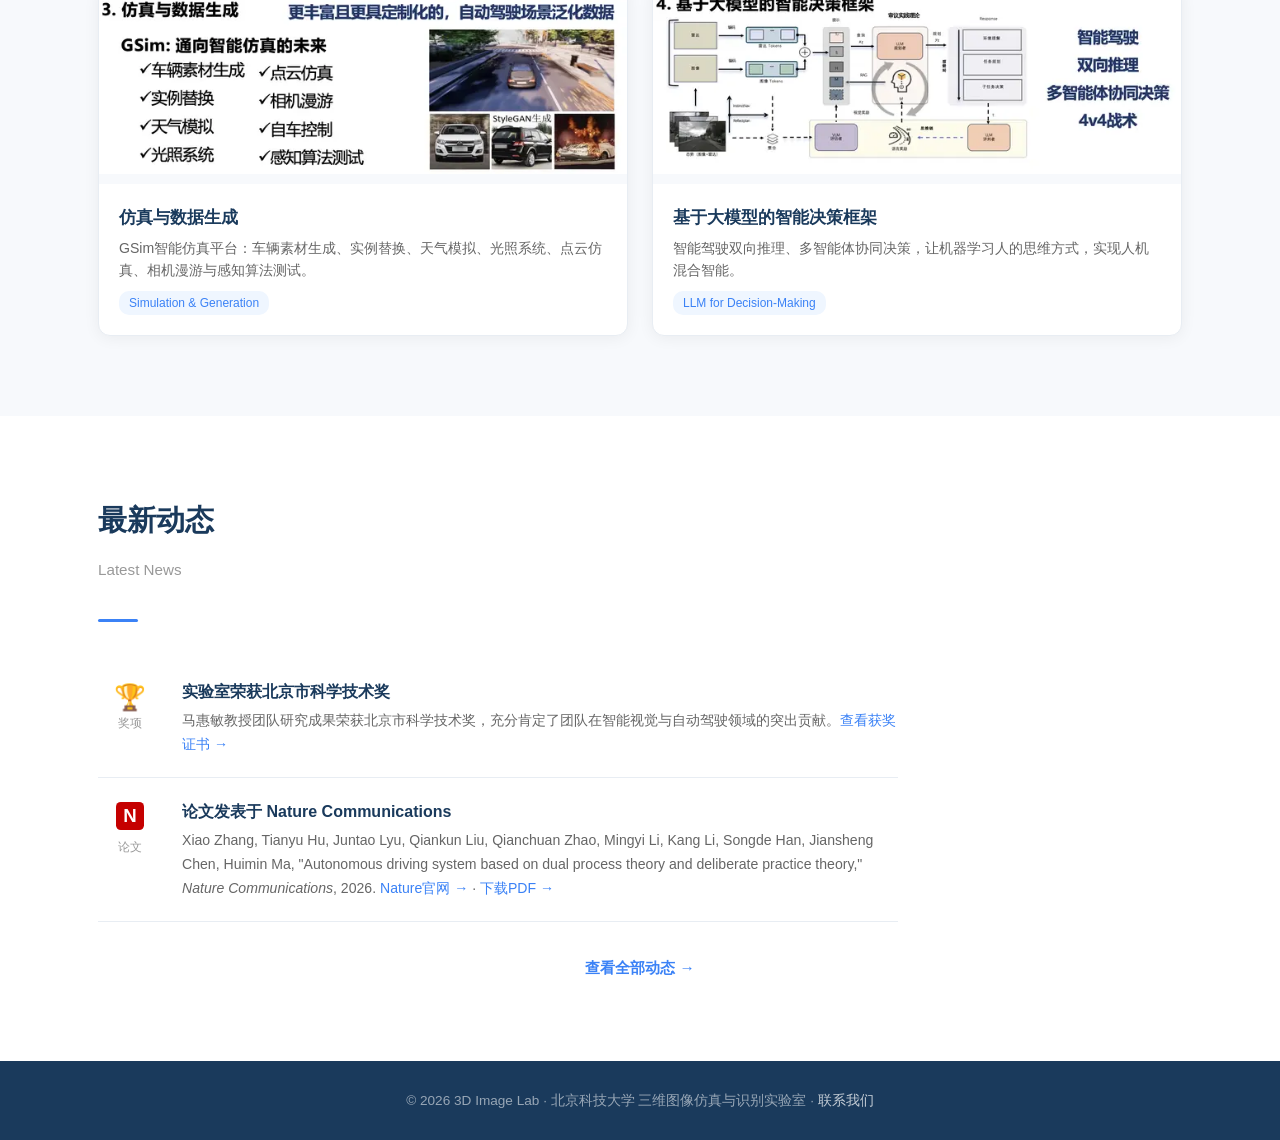
==== commit e1496ee5: "feat: NC论文卡片优化-Nature logo+双链接+去复制按钮" ====
--- a/index.html
+++ b/index.html
@@ -141,12 +141,12 @@
                 </div>
                 <div class="news-item">
                     <div class="news-date">
-                        <span class="day">📄</span>
+                        <span class="day"><svg viewBox="0 0 24 24" width="28" height="28" xmlns="http://www.w3.org/2000/svg"><rect width="24" height="24" rx="4" fill="#c50000"/><text x="12" y="17.5" text-anchor="middle" font-family="Arial,Helvetica,sans-serif" font-size="16" font-weight="bold" fill="#fff">N</text></svg></span>
                         <span class="month">论文</span>
                     </div>
                     <div class="news-body">
                         <h3>论文发表于 Nature Communications</h3>
-                        <p>Xiao Zhang, Tianyu Hu, Juntao Lyu, Qiankun Liu, Qianchuan Zhao, Mingyi Li, Kang Li, Songde Han, Jiansheng Chen, Huimin Ma, "Autonomous driving system based on dual process theory and deliberate practice theory," <em>Nature Communications</em>, 2026. <a href="https://www.nature.com/articles/s41467-026-00000-0" target="_blank" style="color:var(--accent);font-weight:500;">查看论文 →</a> <button onclick="navigator.clipboard.writeText(this.parentElement.textContent.split(' 查看')[0].trim());this.textContent='已复制!';setTimeout(()=>this.textContent='复制引用',1500)" style="font-size:0.72rem;padding:2px 10px;border-radius:4px;border:1px solid var(--card-border);background:#fff;color:var(--text-light);cursor:pointer;margin-left:4px;transition:all 0.2s;" onmouseover="this.style.borderColor='var(--accent)';this.style.color='var(--accent)'" onmouseout="this.style.borderColor='var(--card-border)';this.style.color='var(--text-light)'">复制引用</button></p>
+                        <p>Xiao Zhang, Tianyu Hu, Juntao Lyu, Qiankun Liu, Qianchuan Zhao, Mingyi Li, Kang Li, Songde Han, Jiansheng Chen, Huimin Ma, "Autonomous driving system based on dual process theory and deliberate practice theory," <em>Nature Communications</em>, 2026. <a href="https://doi.org/10.1038/s41467-026-72030-6" target="_blank" rel="noopener" style="color:var(--accent);font-weight:500;">Nature官网 →</a> · <a href="papers/nc.pdf" target="_blank" style="color:var(--accent);font-weight:500;">下载PDF →</a></p>
                     </div>
                 </div>
             </div>
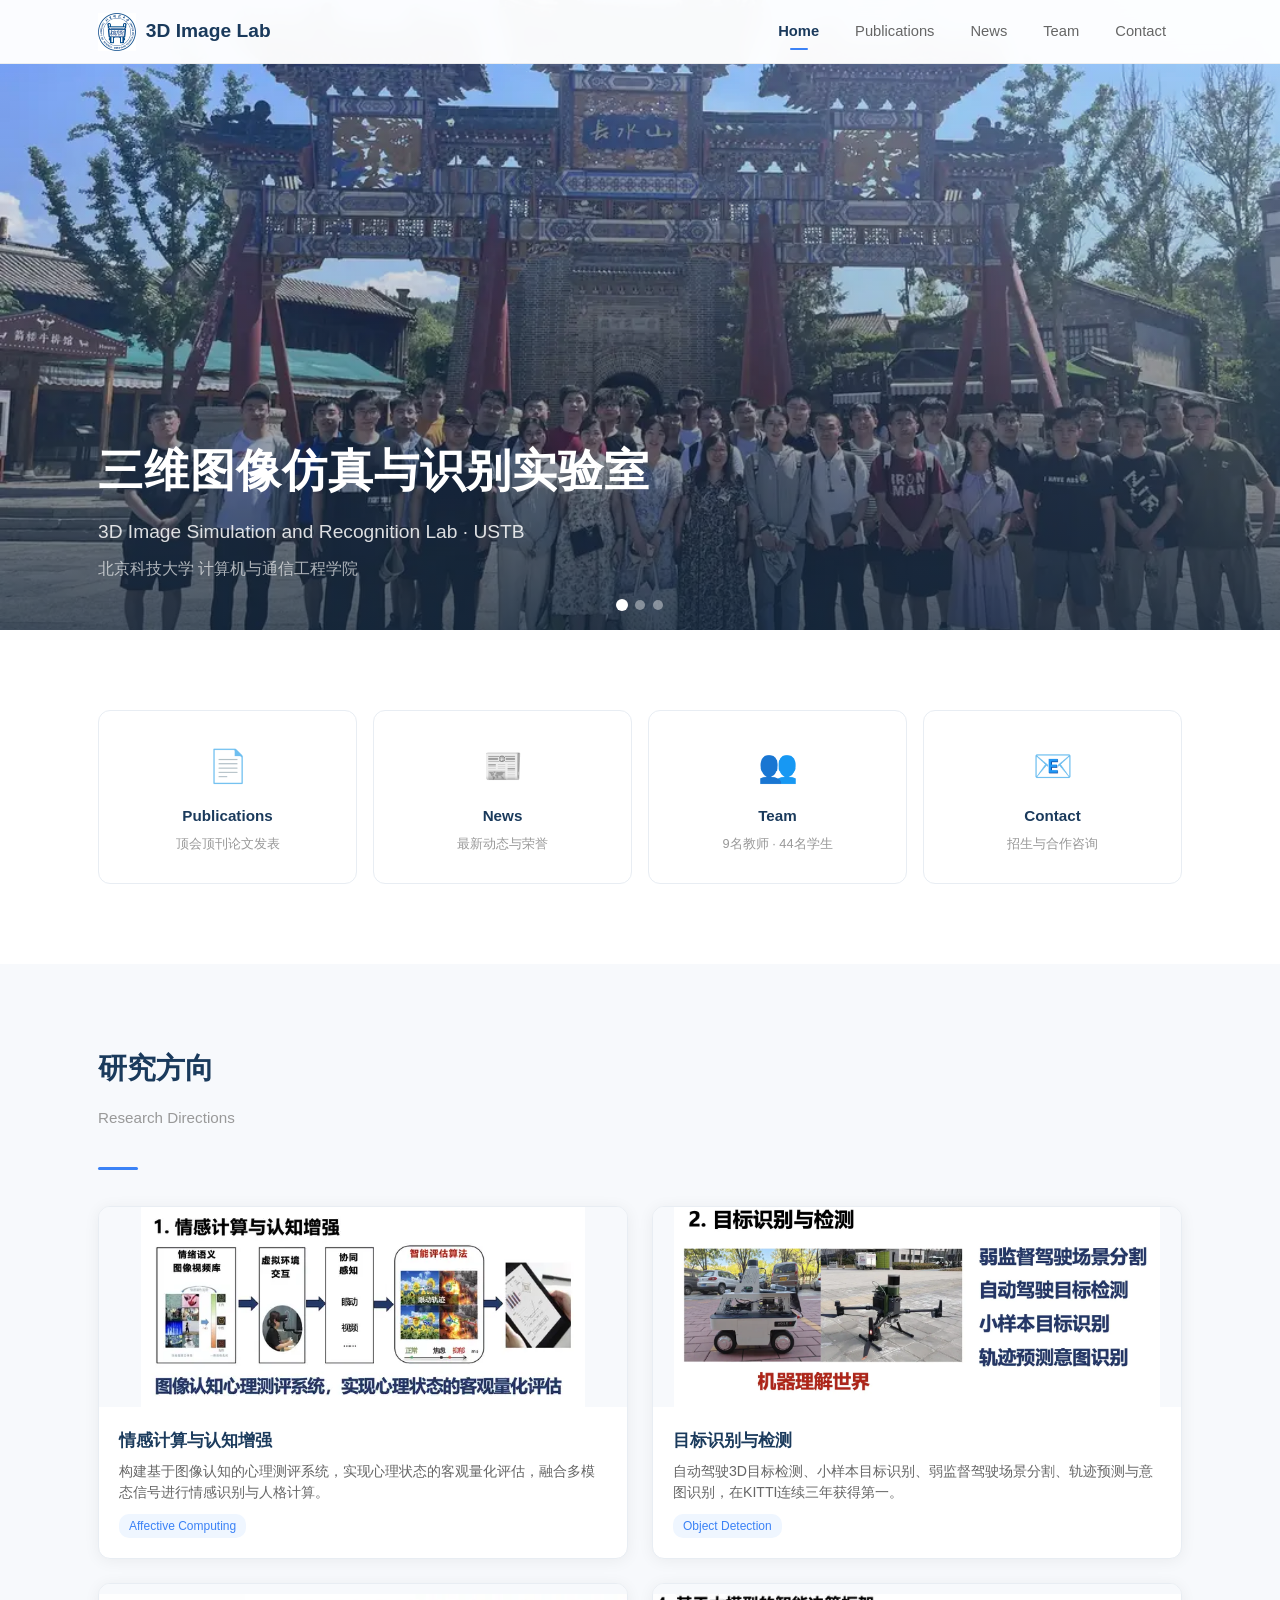
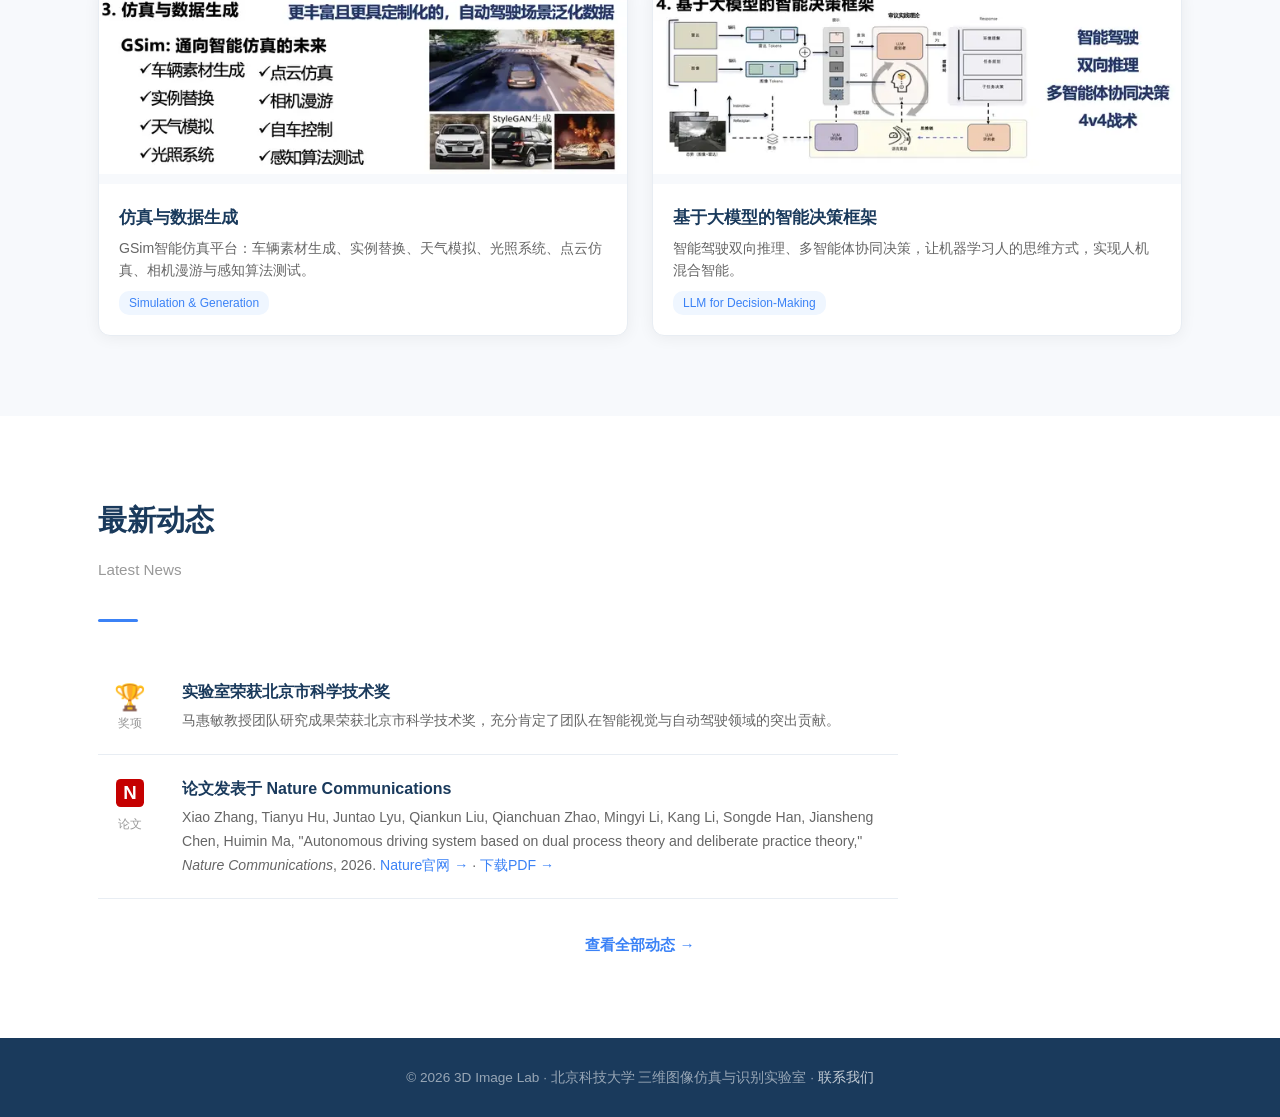
==== commit 47fb37e9: "fix: 去掉北京市奖证书链接+删除PDF; 换detection新图; 头像裁剪优化" ====
--- a/index.html
+++ b/index.html
@@ -136,7 +136,7 @@
                     </div>
                     <div class="news-body">
                         <h3>实验室荣获北京市科学技术奖</h3>
-                        <p>马惠敏教授团队研究成果荣获北京市科学技术奖，充分肯定了团队在智能视觉与自动驾驶领域的突出贡献。<a href="awards/beijing-award.pdf" target="_blank" style="color:var(--accent);font-weight:500;">查看获奖证书 →</a></p>
+                        <p>马惠敏教授团队研究成果荣获北京市科学技术奖，充分肯定了团队在智能视觉与自动驾驶领域的突出贡献。</p>
                     </div>
                 </div>
                 <div class="news-item">
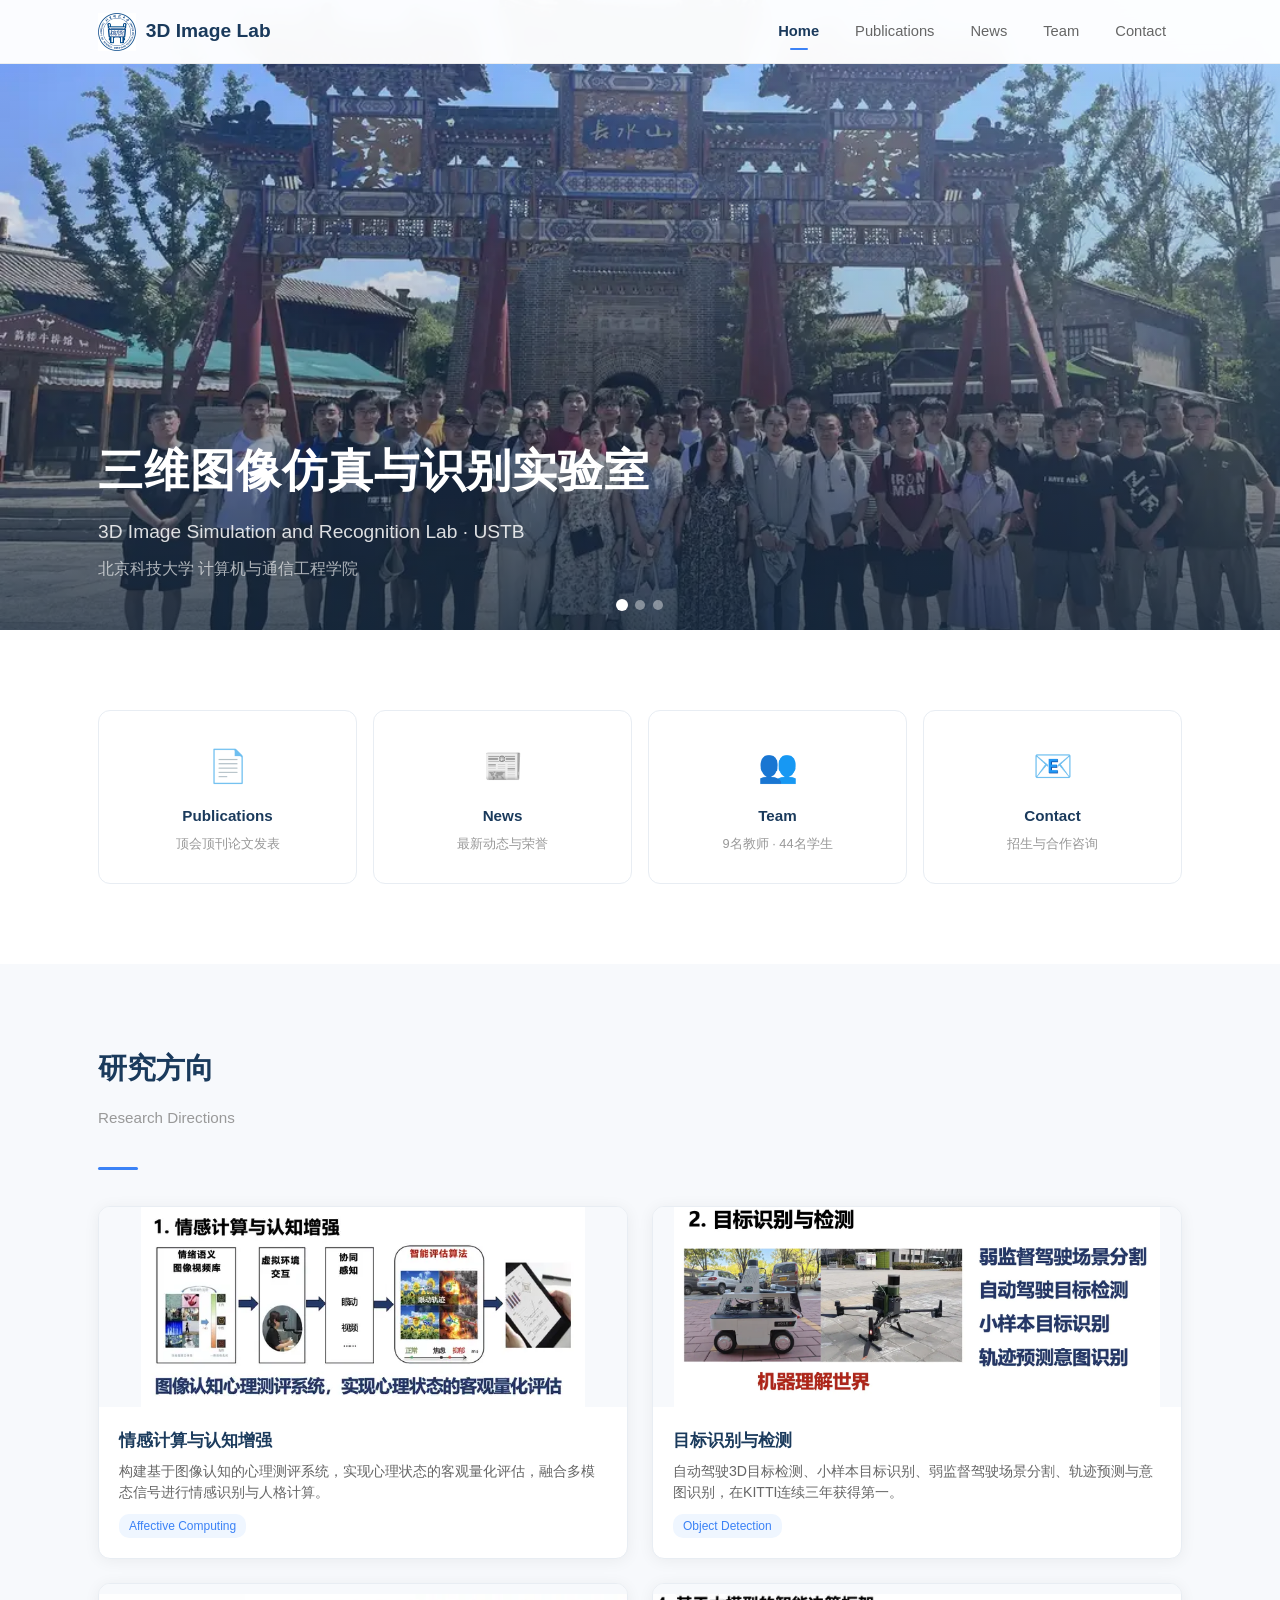
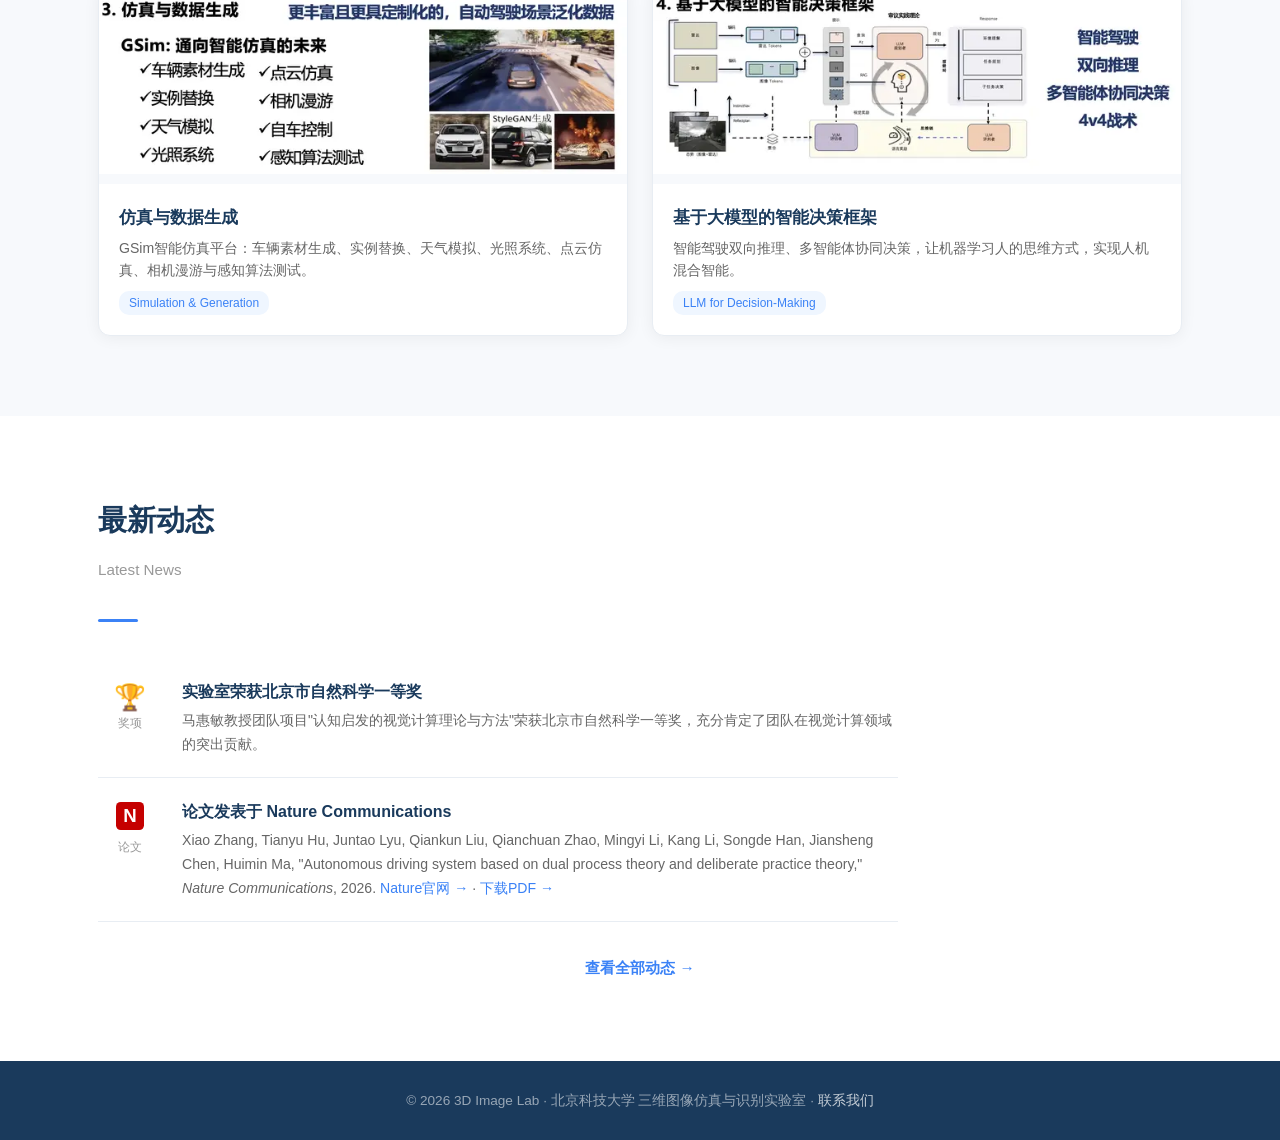
==== commit 0eb1f8c8: "fix: 邹博超移至王威后+更新介绍; 北京市奖描述修正" ====
--- a/index.html
+++ b/index.html
@@ -135,8 +135,8 @@
                         <span class="month">奖项</span>
                     </div>
                     <div class="news-body">
-                        <h3>实验室荣获北京市科学技术奖</h3>
-                        <p>马惠敏教授团队研究成果荣获北京市科学技术奖，充分肯定了团队在智能视觉与自动驾驶领域的突出贡献。</p>
+                        <h3>实验室荣获北京市自然科学一等奖</h3>
+                        <p>马惠敏教授团队项目"认知启发的视觉计算理论与方法"荣获北京市自然科学一等奖，充分肯定了团队在视觉计算领域的突出贡献。</p>
                     </div>
                 </div>
                 <div class="news-item">
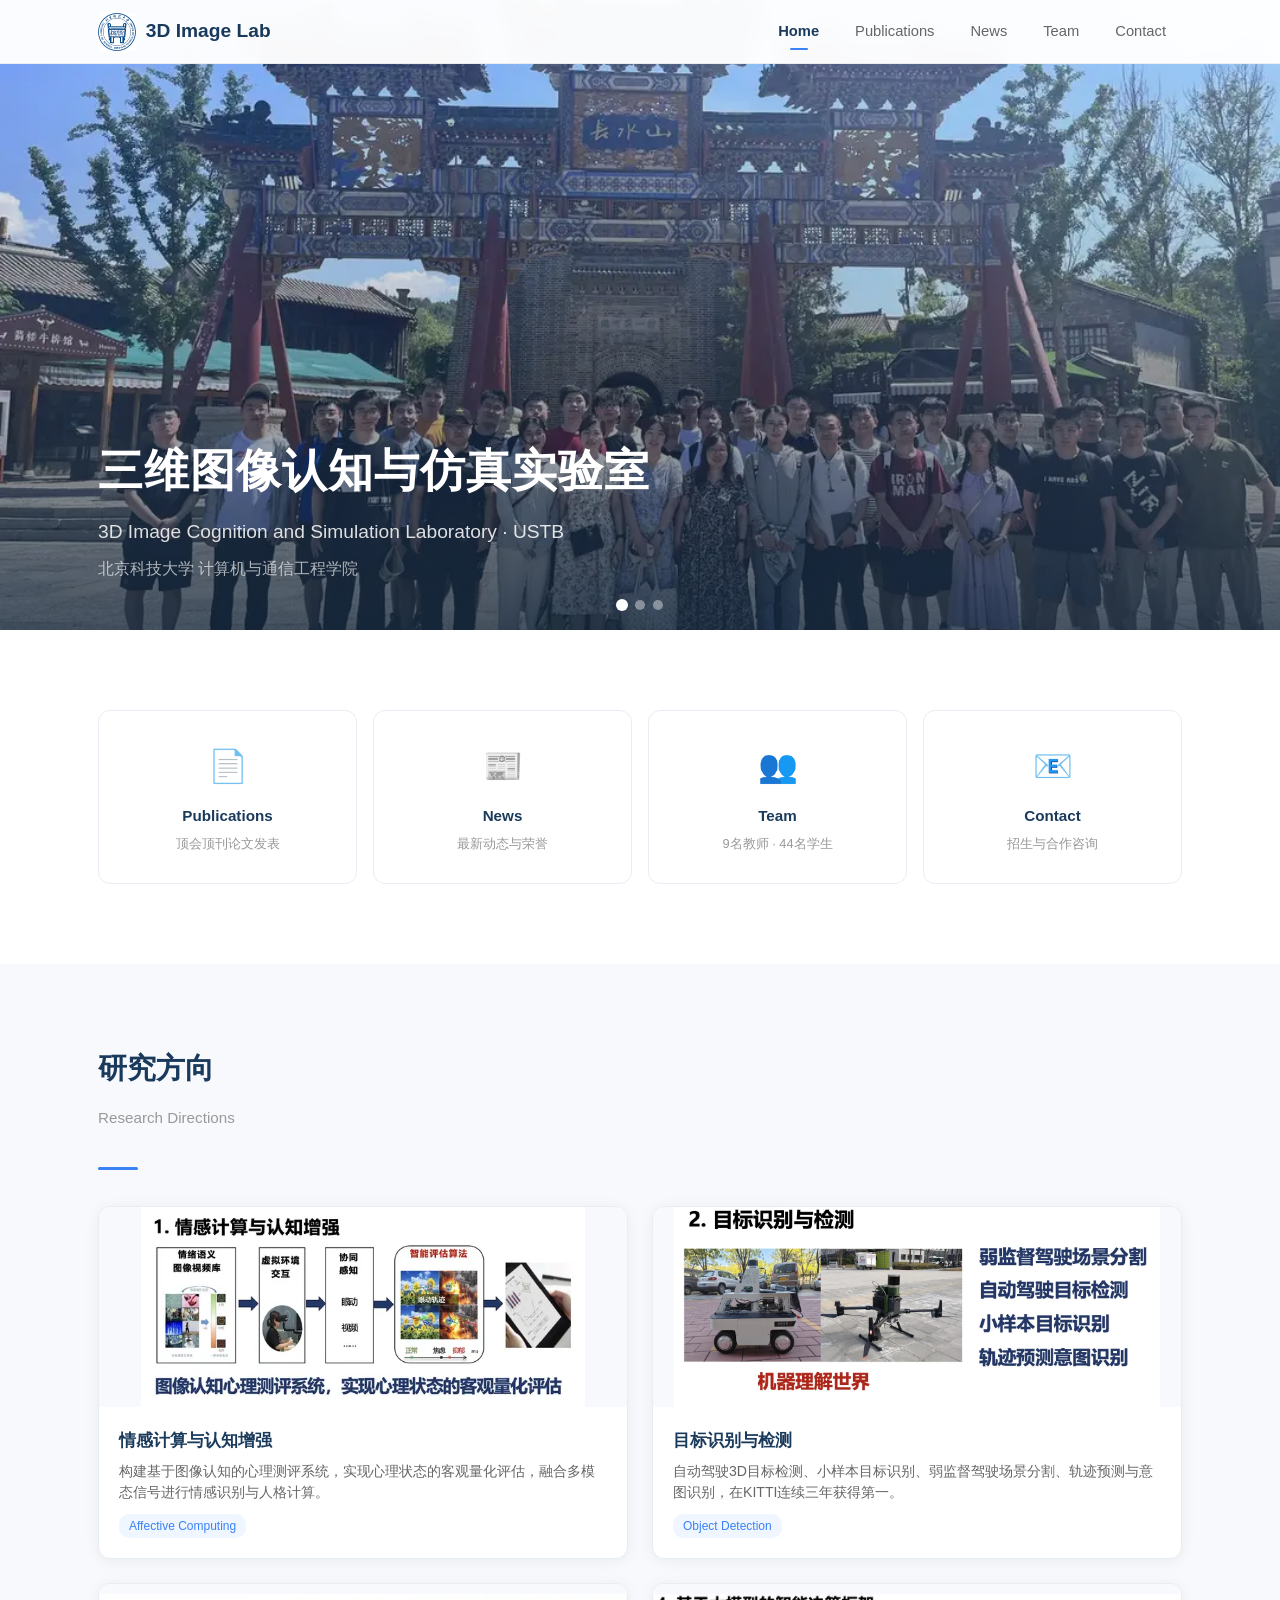
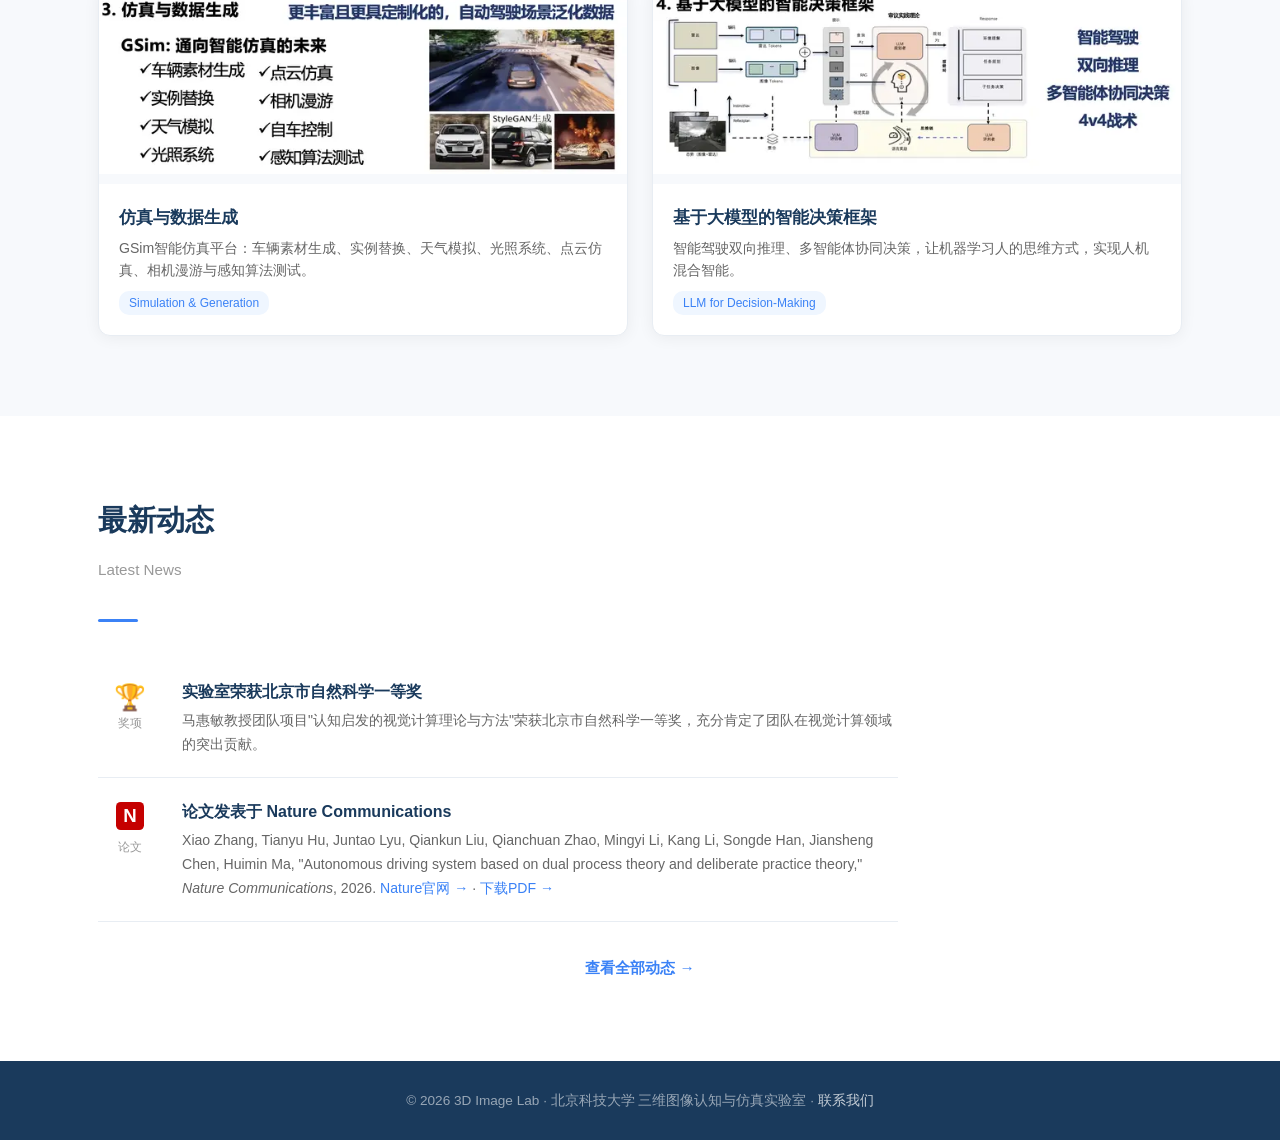
==== commit 91a16a80: "Update lab name and footer text in index.html" ====
--- a/index.html
+++ b/index.html
@@ -35,8 +35,8 @@
         </div>
         <div class="slide-content">
             <div class="container">
-                <h1>三维图像仿真与识别实验室</h1>
-                <p class="subtitle">3D Image Simulation and Recognition Lab · USTB</p>
+                <h1>三维图像认知与仿真实验室</h1>
+                <p class="subtitle">3D Image Cognition and Simulation Laboratory · USTB</p>
                 <p class="uni">北京科技大学 计算机与通信工程学院</p>
             </div>
         </div>
@@ -159,9 +159,9 @@
     <!-- Footer -->
     <footer class="footer">
         <div class="container">
-            <p>© 2026 3D Image Lab · 北京科技大学 三维图像仿真与识别实验室 · <a href="contact.html">联系我们</a></p>
+            <p>© 2026 3D Image Lab · 北京科技大学 三维图像认知与仿真实验室 · <a href="contact.html">联系我们</a></p>
         </div>
     </footer>
     <script>document.addEventListener('DOMContentLoaded', () => { const navbar = document.querySelector('.navbar'); if (navbar) { window.addEventListener('scroll', () => { navbar.classList.toggle('scrolled', window.scrollY > 20); }); } const menuToggle = document.querySelector('.menu-toggle'); const navMenu = document.querySelector('.nav-menu'); if (menuToggle && navMenu) { menuToggle.addEventListener('click', () => { navMenu.classList.toggle('open'); }); navMenu.querySelectorAll('a').forEach(link => { link.addEventListener('click', () => navMenu.classList.remove('open')); }); } if (document.querySelector('.hero-gallery')) { startGalleryAutoPlay(); } }); let galleryIndex = 0; let galleryTimer = null; function gallerySlide(dir) { const slides = document.querySelector('.hero-gallery .slides'); if (!slides) return; const total = slides.children.length; galleryIndex = (galleryIndex + dir + total) % total; updateGallery(); resetGalleryAutoPlay(); } function galleryGo(n) { galleryIndex = n; updateGallery(); resetGalleryAutoPlay(); } function updateGallery() { const slides = document.querySelector('.hero-gallery .slides'); const dots = document.querySelectorAll('.hero-gallery .dot'); if (!slides) return; slides.style.transform = `translateX(-${galleryIndex * 100}%)`; dots.forEach((dot, i) => dot.classList.toggle('active', i === galleryIndex)); } function startGalleryAutoPlay() { galleryTimer = setInterval(() => gallerySlide(1), 5000); } function resetGalleryAutoPlay() { clearInterval(galleryTimer); startGalleryAutoPlay(); } function switchPubTab(tab) { document.querySelectorAll('.pub-tab').forEach(btn => { btn.classList.toggle('active', btn.dataset.tab === tab); }); document.querySelectorAll('.pub-panel').forEach(panel => { panel.classList.toggle('active', panel.id === `panel-${tab}`); }); } function switchTeamTab(tab) { document.querySelectorAll('.team-tab').forEach(btn => { btn.classList.toggle('active', btn.dataset.tab === tab); }); document.querySelectorAll('.team-panel').forEach(panel => { panel.classList.toggle('active', panel.id === `panel-${tab}`); }); } document.addEventListener('click', (e) => { const anchor = e.target.closest('a[href^="#"]'); if (!anchor) return; const target = document.querySelector(anchor.getAttribute('href')); if (target) { e.preventDefault(); target.scrollIntoView({ behavior: 'smooth', block: 'start' }); } });</script>
 </body>
-</html>+</html>
